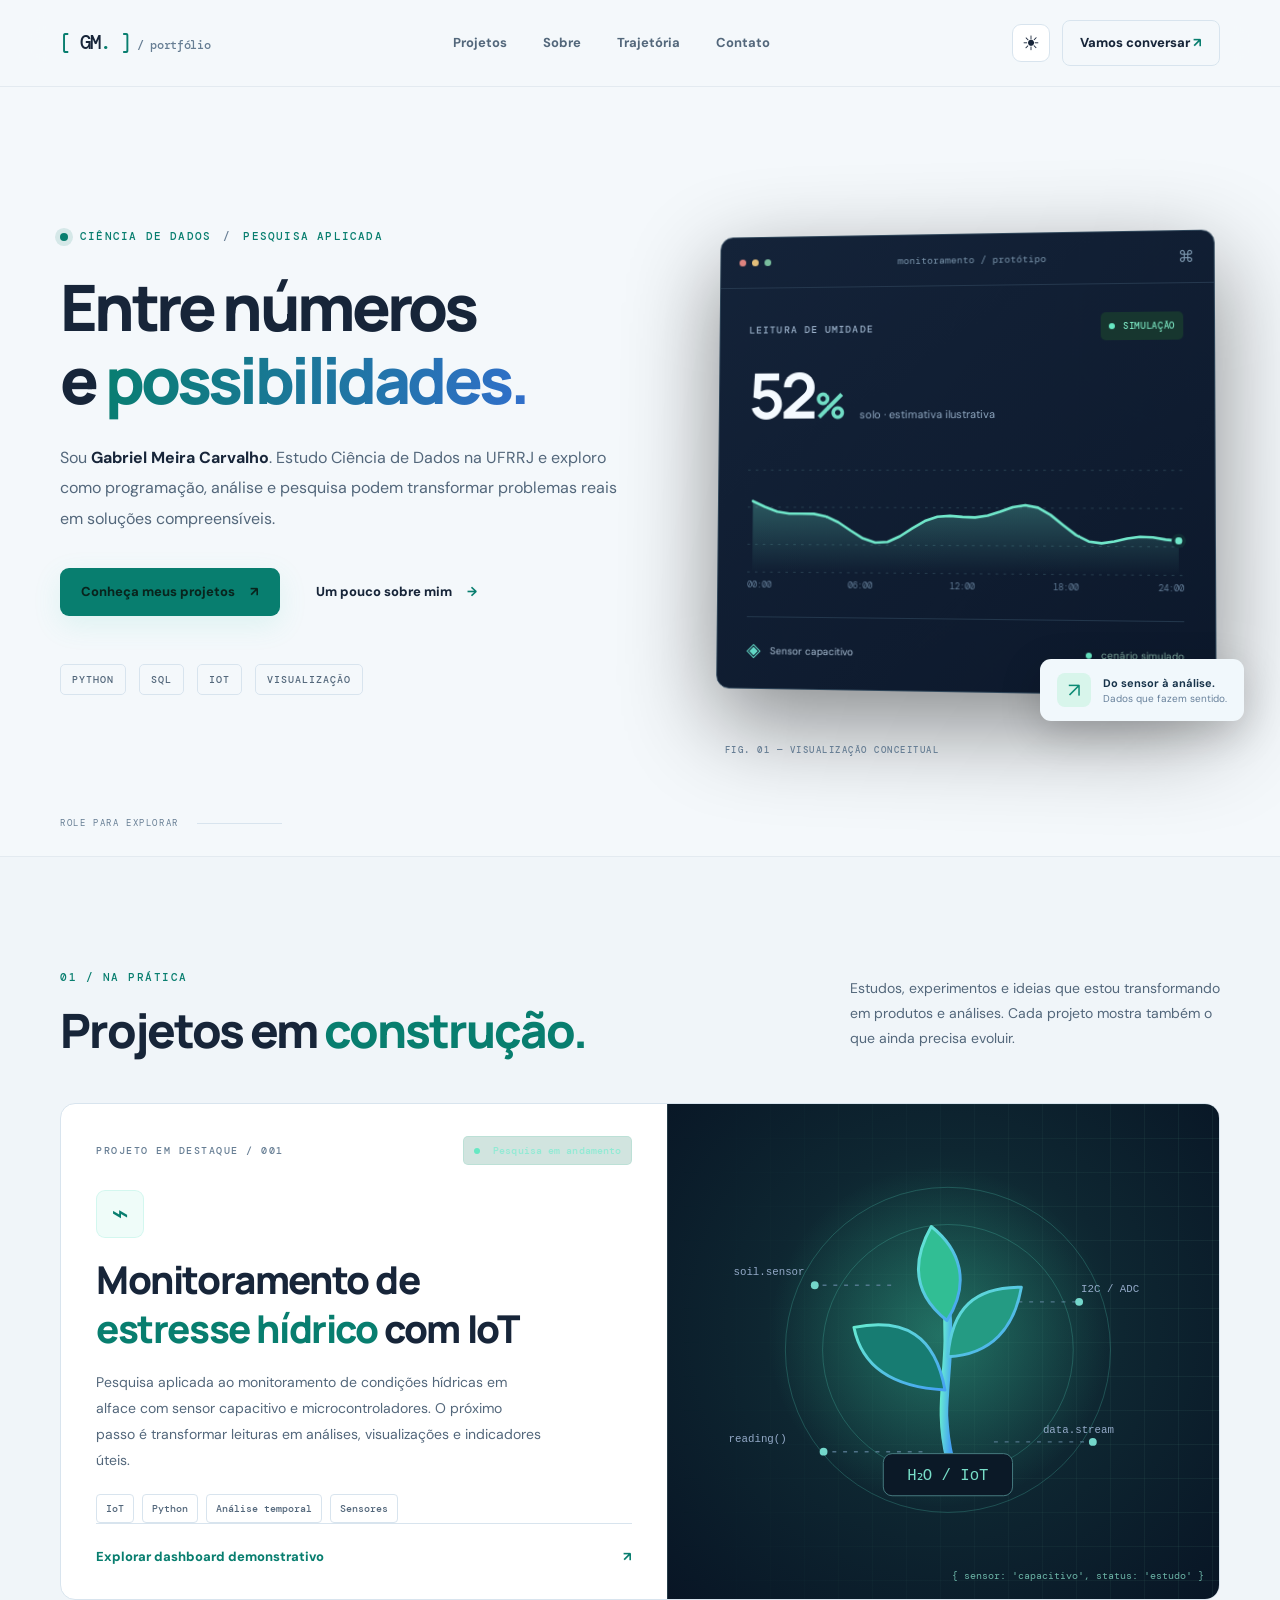
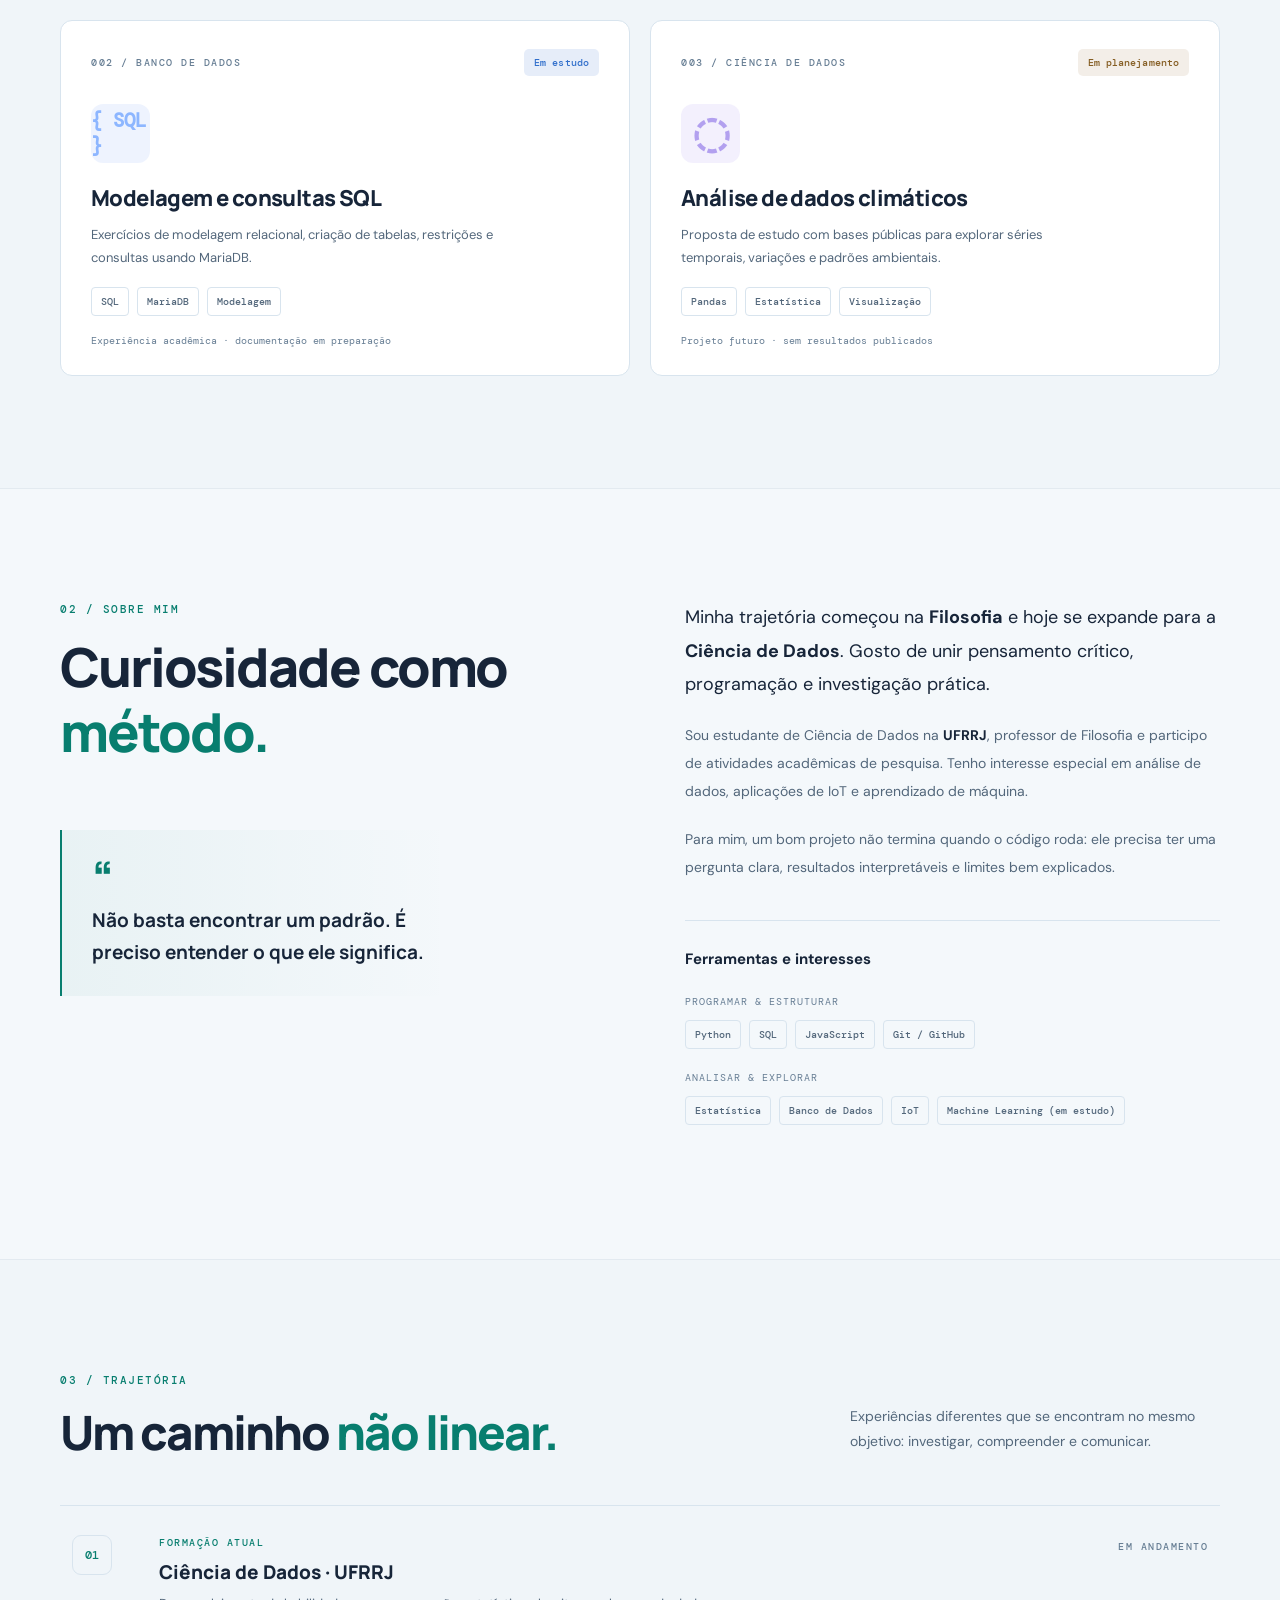
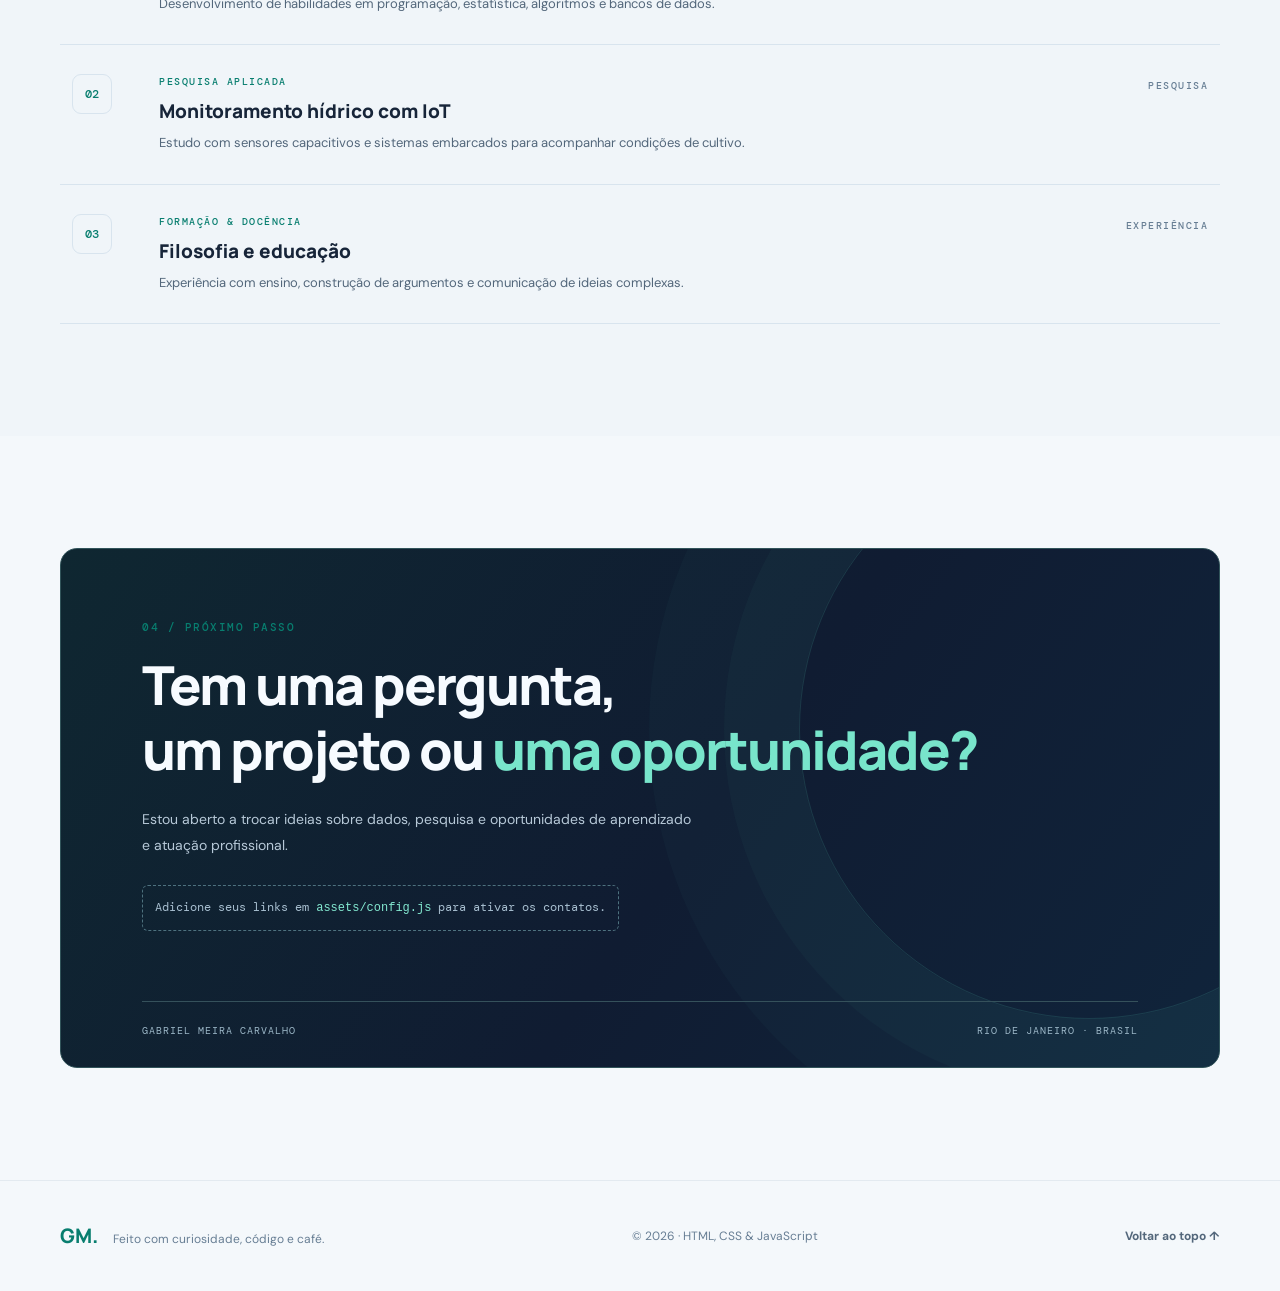
==== index.html @ 927730f9 "Add files via upload" ====
<!doctype html>
<html lang="pt-BR">
<head>
  <meta charset="UTF-8">
  <meta name="viewport" content="width=device-width, initial-scale=1">
  <meta name="theme-color" content="#090f1e">
  <meta name="description" content="Portfólio de Gabriel Meira Carvalho. Ciência de Dados, Python, SQL, IoT e projetos de pesquisa aplicada.">
  <meta property="og:type" content="website">
  <meta property="og:title" content="Gabriel Meira | Dados, tecnologia e pesquisa">
  <meta property="og:description" content="Projetos de Ciência de Dados, visualização, Python e IoT.">
  <meta property="og:image" content="assets/og-cover.svg">
  <link rel="icon" type="image/svg+xml" href="assets/favicon.svg">
  <link rel="stylesheet" href="assets/styles.css">
  <script defer src="assets/config.js"></script>
  <script defer src="assets/main.js"></script>
  <title>Gabriel Meira | Ciência de Dados & Tecnologia</title>
</head>
<body data-page="home">
  <a class="skip-link" href="#conteudo">Pular para o conteúdo</a>
  <header class="site-header" id="topo">
    <div class="nav-shell container">
      <a class="brand" href="#topo" aria-label="Gabriel Meira, voltar ao início"><span class="brand-bracket">[</span> GM<span class="brand-dot">.</span> <span class="brand-bracket">]</span><span class="brand-extra"> / portfólio</span></a>
      <nav class="nav-links" id="menu" aria-label="Navegação principal">
        <a href="#projetos">Projetos</a>
        <a href="#sobre">Sobre</a>
        <a href="#trajetoria">Trajetória</a>
        <a href="#contato">Contato</a>
      </nav>
      <div class="header-actions">
        <button class="theme-toggle icon-button" type="button" aria-label="Alternar tema" title="Alternar tema"><span class="theme-icon">☾</span></button>
        <a class="header-cta" href="#contato">Vamos conversar <span aria-hidden="true">↗</span></a>
        <button class="menu-button icon-button" type="button" aria-label="Abrir menu" aria-controls="menu" aria-expanded="false"><span></span><span></span><span></span></button>
      </div>
    </div>
  </header>

  <main id="conteudo">
    <section class="hero container" aria-labelledby="hero-titulo">
      <div class="hero-copy">
        <div class="eyebrow"><span class="pulse-dot"></span> CIÊNCIA DE DADOS <span class="eyebrow-separator">/</span> PESQUISA APLICADA</div>
        <h1 id="hero-titulo">Entre números<br>e <span class="text-gradient">possibilidades.</span></h1>
        <p class="hero-lede">Sou <strong>Gabriel Meira Carvalho</strong>. Estudo Ciência de Dados na UFRRJ e exploro como programação, análise e pesquisa podem transformar problemas reais em soluções compreensíveis.</p>
        <div class="hero-buttons">
          <a class="btn btn-primary" href="#projetos">Conheça meus projetos <span aria-hidden="true">↗</span></a>
          <a class="btn btn-quiet" href="#sobre">Um pouco sobre mim <span aria-hidden="true">→</span></a>
        </div>
        <div class="hero-meta" aria-label="Áreas de interesse"><span>PYTHON</span><span>SQL</span><span>IOT</span><span>VISUALIZAÇÃO</span></div>
      </div>
      <div class="hero-visual" aria-label="Demonstração visual de um painel de monitoramento de umidade, com dados simulados">
        <div class="ambient-orb"></div>
        <div class="dashboard-window">
          <div class="window-top"><div class="window-dots" aria-hidden="true"><i></i><i></i><i></i></div><span>monitoramento / protótipo</span><span class="window-symbol">⌘</span></div>
          <div class="window-inner">
            <div class="window-heading"><span class="tiny-label">LEITURA DE UMIDADE</span><span class="live-pill"><i></i> SIMULAÇÃO</span></div>
            <div class="window-value"><span id="hero-humidity">52<span class="percent">%</span></span><span class="window-value-caption">solo · estimativa ilustrativa</span></div>
            <div class="mini-chart"><svg id="hero-chart" viewBox="0 0 500 170" role="img" aria-label="Gráfico ilustrativo de umidade do solo"></svg></div>
            <div class="chart-scale"><span>00:00</span><span>06:00</span><span>12:00</span><span>18:00</span><span>24:00</span></div>
            <div class="window-bottom"><div><span class="sensor-icon" aria-hidden="true">◈</span><span>Sensor capacitivo</span></div><span class="sensor-state"><i></i> cenário simulado</span></div>
          </div>
        </div>
        <div class="floating-badge"><span class="floating-icon">↗</span><span><strong>Do sensor à análise.</strong><small>Dados que fazem sentido.</small></span></div>
        <div class="visual-label">FIG. 01 — VISUALIZAÇÃO CONCEITUAL</div>
      </div>
      <div class="hero-scroll"><span>ROLE PARA EXPLORAR</span><span class="scroll-line"></span></div>
    </section>

    <section class="section projects-section" id="projetos" aria-labelledby="projetos-titulo">
      <div class="container">
        <div class="section-head"><div><div class="section-kicker">01 / NA PRÁTICA</div><h2 id="projetos-titulo">Projetos em <em>construção.</em></h2></div><p>Estudos, experimentos e ideias que estou transformando em produtos e análises. Cada projeto mostra também o que ainda precisa evoluir.</p></div>
        <div class="featured-project">
          <div class="feature-copy">
            <div class="project-topline"><span class="project-number">PROJETO EM DESTAQUE / 001</span><span class="status status-active"><i></i> Pesquisa em andamento</span></div>
            <div class="feature-content"><div class="project-icon">⌁</div><h3>Monitoramento de<br><span>estresse hídrico</span> com IoT</h3><p>Pesquisa aplicada ao monitoramento de condições hídricas em alface com sensor capacitivo e microcontroladores. O próximo passo é transformar leituras em análises, visualizações e indicadores úteis.</p><div class="tag-row"><span>IoT</span><span>Python</span><span>Análise temporal</span><span>Sensores</span></div></div>
            <a class="feature-link" href="projetos/monitoramento-hidrico/">Explorar dashboard demonstrativo <span aria-hidden="true">↗</span></a>
          </div>
          <div class="feature-art" aria-label="Ilustração abstrata de uma planta conectada a sensores"><div class="feature-art-grid"></div><svg viewBox="0 0 480 400" role="img" aria-label="Planta estilizada ao centro e leituras conectadas"><defs><linearGradient id="stem" x1="0" y1="0" x2="1" y2="1"><stop stop-color="#66ead1"/><stop offset="1" stop-color="#45a1f3"/></linearGradient><radialGradient id="glow"><stop stop-color="#3fe2b5" stop-opacity=".29"/><stop offset="1" stop-color="#3fe2b5" stop-opacity="0"/></radialGradient></defs><circle cx="235" cy="186" r="174" fill="url(#glow)"/><g stroke="#6b8dab" stroke-dasharray="4 7" stroke-width="1.5" opacity=".7"><path d="M105 133H191"/><path d="M283 150H379"/><path d="M115 303H219"/><path d="M291 293H395"/></g><g fill="#93a9c7" font-size="11" font-family="monospace"><text x="25" y="123">soil.sensor</text><text x="380" y="140">I2C / ADC</text><text x="20" y="293">reading()</text><text x="341" y="284">data.stream</text></g><g fill="#74d7cb"><circle cx="108" cy="133" r="4"/><circle cx="378" cy="150" r="4"/><circle cx="117" cy="303" r="4"/><circle cx="392" cy="293" r="4"/></g><g stroke="url(#stem)" stroke-linecap="round" stroke-linejoin="round"><path d="M246 311C231 250 250 218 242 147" stroke-width="9"/><path d="M241 240C181 237 155 211 148 176C200 166 231 184 241 240" fill="#177c72" stroke-width="3"/><path d="M244 206C289 204 312 176 319 135C271 135 248 156 244 206" fill="#249b83" stroke-width="3"/><path d="M243 169C206 140 209 105 227 73C256 96 268 130 243 169" fill="#31be94" stroke-width="3"/></g><g fill="none" stroke="#5ce4c7" stroke-opacity=".23"><circle cx="244" cy="199" r="128"/><circle cx="244" cy="199" r="166"/></g><rect x="178" y="305" width="132" height="43" rx="9" fill="#0b1927" stroke="#477b80"/><text x="244" y="332" text-anchor="middle" fill="#78dec8" font-family="monospace" font-size="16">H₂O / IoT</text></svg><div class="art-code">{ sensor: 'capacitivo', status: 'estudo' }</div></div>
        </div>
        <div class="project-grid">
          <article class="project-card"><div class="card-upper"><span class="project-number">002 / BANCO DE DADOS</span><span class="status status-study">Em estudo</span></div><div class="card-icon sql-icon" aria-hidden="true">{ SQL }</div><h3>Modelagem e consultas SQL</h3><p>Exercícios de modelagem relacional, criação de tabelas, restrições e consultas usando MariaDB.</p><div class="tag-row"><span>SQL</span><span>MariaDB</span><span>Modelagem</span></div><div class="card-note">Experiência acadêmica · documentação em preparação</div></article>
          <article class="project-card"><div class="card-upper"><span class="project-number">003 / CIÊNCIA DE DADOS</span><span class="status status-idea">Em planejamento</span></div><div class="card-icon climate-icon" aria-hidden="true">◌</div><h3>Análise de dados climáticos</h3><p>Proposta de estudo com bases públicas para explorar séries temporais, variações e padrões ambientais.</p><div class="tag-row"><span>Pandas</span><span>Estatística</span><span>Visualização</span></div><div class="card-note">Projeto futuro · sem resultados publicados</div></article>
        </div>
      </div>
    </section>

    <section class="section about-section" id="sobre" aria-labelledby="sobre-titulo"><div class="container about-grid"><div class="about-left"><div class="section-kicker">02 / SOBRE MIM</div><h2 id="sobre-titulo">Curiosidade como<br><em>método.</em></h2><div class="quote-art"><span class="quote-mark">“</span><p>Não basta encontrar um padrão. É preciso entender o que ele significa.</p></div></div><div class="about-right"><p class="about-intro">Minha trajetória começou na <strong>Filosofia</strong> e hoje se expande para a <strong>Ciência de Dados</strong>. Gosto de unir pensamento crítico, programação e investigação prática.</p><p>Sou estudante de Ciência de Dados na <strong>UFRRJ</strong>, professor de Filosofia e participo de atividades acadêmicas de pesquisa. Tenho interesse especial em análise de dados, aplicações de IoT e aprendizado de máquina.</p><p>Para mim, um bom projeto não termina quando o código roda: ele precisa ter uma pergunta clara, resultados interpretáveis e limites bem explicados.</p><div class="skills-area"><h3>Ferramentas e interesses</h3><div class="skill-group"><span>PROGRAMAR & ESTRUTURAR</span><div class="tag-row"><span>Python</span><span>SQL</span><span>JavaScript</span><span>Git / GitHub</span></div></div><div class="skill-group"><span>ANALISAR & EXPLORAR</span><div class="tag-row"><span>Estatística</span><span>Banco de Dados</span><span>IoT</span><span>Machine Learning (em estudo)</span></div></div></div></div></div></section>

    <section class="section journey-section" id="trajetoria" aria-labelledby="trajetoria-titulo"><div class="container"><div class="section-head"><div><div class="section-kicker">03 / TRAJETÓRIA</div><h2 id="trajetoria-titulo">Um caminho <em>não linear.</em></h2></div><p>Experiências diferentes que se encontram no mesmo objetivo: investigar, compreender e comunicar.</p></div><div class="timeline"><article class="timeline-item"><div class="timeline-marker">01</div><div><div class="timeline-cat">FORMAÇÃO ATUAL</div><h3>Ciência de Dados · UFRRJ</h3><p>Desenvolvimento de habilidades em programação, estatística, algoritmos e bancos de dados.</p></div><span class="timeline-meta">EM ANDAMENTO</span></article><article class="timeline-item"><div class="timeline-marker">02</div><div><div class="timeline-cat">PESQUISA APLICADA</div><h3>Monitoramento hídrico com IoT</h3><p>Estudo com sensores capacitivos e sistemas embarcados para acompanhar condições de cultivo.</p></div><span class="timeline-meta">PESQUISA</span></article><article class="timeline-item"><div class="timeline-marker">03</div><div><div class="timeline-cat">FORMAÇÃO & DOCÊNCIA</div><h3>Filosofia e educação</h3><p>Experiência com ensino, construção de argumentos e comunicação de ideias complexas.</p></div><span class="timeline-meta">EXPERIÊNCIA</span></article></div></div></section>

    <section class="contact-section" id="contato" aria-labelledby="contato-titulo"><div class="container"><div class="contact-panel"><div class="contact-orbit"></div><div class="section-kicker">04 / PRÓXIMO PASSO</div><h2 id="contato-titulo">Tem uma pergunta,<br>um projeto ou <em>uma oportunidade?</em></h2><p>Estou aberto a trocar ideias sobre dados, pesquisa e oportunidades de aprendizado e atuação profissional.</p><div class="contact-actions" id="contact-actions"><span class="setup-note">Adicione seus links em <code>assets/config.js</code> para ativar os contatos.</span></div><div class="contact-bottom"><span>GABRIEL MEIRA CARVALHO</span><span>RIO DE JANEIRO · BRASIL</span></div></div></div></section>
  </main>
  <footer class="site-footer"><div class="container footer-row"><span><span class="footer-brand">GM.</span> Feito com curiosidade, código e café.</span><span>© <span id="year">2026</span> · HTML, CSS & JavaScript</span><a href="#topo">Voltar ao topo ↑</a></div></footer>
</body>
</html>
---- assets/styles.css ----
/* Gabriel Meira — Portfolio estático para GitHub Pages */
@import url('https://fonts.googleapis.com/css2?family=DM+Mono:wght@400;500&family=DM+Sans:wght@400;500;600;700;800&family=Manrope:wght@400;500;600;700;800&display=swap');
:root{color-scheme:dark;--bg:#080e1b;--bg2:#0d1628;--surface:#101c30;--surface2:#142239;--line:#26354b;--line-soft:#1d2b3e;--text:#f1f6fc;--muted:#9baec5;--subtle:#66809b;--aqua:#66dfc6;--blue:#75aeff;--purple:#c29cf6;--warm:#f2cf89;--shadow:0 26px 85px rgba(0,0,0,.32);--sans:'DM Sans',system-ui,-apple-system,sans-serif;--display:'Manrope',var(--sans);--mono:'DM Mono',ui-monospace,Consolas,monospace}
:root[data-theme="light"]{color-scheme:light;--bg:#f4f8fb;--bg2:#f0f5f9;--surface:#fff;--surface2:#f0f5fa;--line:#d8e4ee;--line-soft:#e3eaf0;--text:#172539;--muted:#53677b;--subtle:#677e94;--aqua:#087e6f;--blue:#316fcb;--purple:#8060bb;--warm:#855d22;--shadow:0 20px 60px rgba(23,41,59,.11)}
*,*::before,*::after{box-sizing:border-box}html{scroll-behavior:smooth;scroll-padding-top:100px}body{margin:0;min-width:320px;background:var(--bg);color:var(--text);font:400 16px/1.7 var(--sans);-webkit-font-smoothing:antialiased}a{color:inherit;text-decoration:none}button,select,input{font:inherit}button{cursor:pointer}button:focus-visible,a:focus-visible,select:focus-visible,input:focus-visible{outline:3px solid var(--aqua);outline-offset:4px}::selection{background:#73e0cb;color:#09231f}.container{width:min(1160px,calc(100% - 64px));margin-inline:auto}.skip-link{position:absolute;z-index:20;top:-100px;left:10px;padding:12px 18px;background:var(--aqua);color:#09231f}.skip-link:focus{top:10px}.site-header{position:sticky;z-index:50;top:0;background:color-mix(in srgb,var(--bg) 86%,transparent);backdrop-filter:blur(22px);-webkit-backdrop-filter:blur(22px);border-bottom:1px solid var(--line-soft)}.nav-shell{display:flex;align-items:center;justify-content:space-between;min-height:86px;gap:25px}.brand{font-family:var(--mono);font-size:19px;font-weight:500;white-space:nowrap;letter-spacing:-1px}.brand-bracket,.brand-dot{color:var(--aqua)}.brand-extra{color:var(--subtle);font-size:12px;letter-spacing:-.3px}.nav-links{display:flex;align-items:center;gap:36px}.nav-links a{font-size:13px;font-weight:700;color:var(--muted);transition:color .2s}.nav-links a:hover,.nav-links a:focus-visible{color:var(--aqua)}.header-actions{display:flex;align-items:center;gap:12px}.header-cta{font-size:13px;font-weight:800;padding:11px 17px;border-radius:8px;border:1px solid var(--line);white-space:nowrap;transition:border-color .2s,transform .2s}.header-cta:hover{border-color:var(--aqua);transform:translateY(-1px)}.header-cta span{color:var(--aqua)}.icon-button{display:grid;place-items:center;flex-shrink:0;border:1px solid var(--line);background:var(--surface);color:var(--text);width:38px;height:38px;border-radius:9px}.theme-icon{font-size:20px;line-height:1}.menu-button{display:none;flex-direction:column;justify-content:center;gap:5px}.menu-button span{width:17px;height:2px;background:var(--text);border-radius:2px}
.eyebrow,.section-kicker,.tiny-label,.project-number,.timeline-cat,.timeline-meta,.visual-label,.metric-label{font:500 11px/1.5 var(--mono);letter-spacing:1.5px}.eyebrow{display:flex;align-items:center;gap:12px;color:var(--aqua);letter-spacing:1.2px}.pulse-dot{display:inline-block;background:var(--aqua);width:8px;height:8px;border-radius:50%;box-shadow:0 0 0 5px color-mix(in srgb,var(--aqua) 13%,transparent)}.eyebrow-separator{color:var(--subtle)}.hero{min-height:690px;display:grid;grid-template-columns:1.08fr .92fr;position:relative;align-items:center;gap:40px;padding-top:105px;padding-bottom:125px}.hero-copy{position:relative;z-index:2}.hero h1{font:800 clamp(46px,5vw,72px)/1.14 var(--display);letter-spacing:-3.6px;margin:26px 0}.text-gradient{background:linear-gradient(100deg,var(--aqua),var(--blue));-webkit-background-clip:text;background-clip:text;color:transparent}.hero-lede{max-width:580px;font-size:16px;line-height:1.9;color:var(--muted);margin:0}.hero-lede strong{font-weight:700;color:var(--text)}.hero-buttons{display:flex;align-items:center;gap:15px;flex-wrap:wrap;margin:34px 0}.btn{display:inline-flex;gap:15px;align-items:center;justify-content:center;min-height:48px;padding:12px 20px;border-radius:9px;font-size:13px;font-weight:800;border:1px solid transparent;transition:transform .2s,box-shadow .2s,background .2s}.btn:hover{transform:translateY(-2px)}.btn-primary{background:var(--aqua);color:#09241d;box-shadow:0 9px 28px rgba(69,205,178,.13)}.btn-primary:hover{box-shadow:0 12px 35px rgba(69,205,178,.24)}.btn-quiet{color:var(--text)}.btn-quiet span{color:var(--aqua)}.hero-meta{display:flex;gap:13px;flex-wrap:wrap;margin-top:48px}.hero-meta span{font:500 10px var(--mono);letter-spacing:1px;border:1px solid var(--line);padding:8px 11px;border-radius:5px;color:var(--muted)}.hero-visual{position:relative;min-width:0;padding:40px 8px}.ambient-orb{position:absolute;width:90%;height:100%;left:10%;top:0;background:radial-gradient(circle,rgba(43,132,139,.16),transparent 64%);filter:blur(6px);pointer-events:none}.dashboard-window{position:relative;background:linear-gradient(145deg,#142339,#0c182b);border:1px solid #30475b;border-radius:13px;box-shadow:0 32px 95px rgba(0,0,0,.45);transform:perspective(1200px) rotateY(-5deg) rotateX(2deg)}.window-top{display:flex;align-items:center;justify-content:space-between;gap:15px;border-bottom:1px solid #25384e;padding:15px 19px;font:10px var(--mono);color:#7892a9}.window-dots{display:flex;gap:6px}.window-dots i{width:7px;height:7px;background:#52677a;border-radius:50%}.window-dots i:first-child{background:#dd837f}.window-dots i:nth-child(2){background:#e2be7a}.window-dots i:nth-child(3){background:#79bd9d}.window-symbol{font-size:16px}.window-inner{padding:28px 30px 22px}.window-heading,.window-bottom{display:flex;align-items:center;justify-content:space-between;gap:10px}.tiny-label{color:#9bb1ca;font-size:10px;letter-spacing:1.1px}.live-pill{display:inline-flex;align-items:center;gap:8px;font:500 9px var(--mono);letter-spacing:.7px;background:#17362f;color:#7be5c1;padding:8px;border-radius:5px}.live-pill i,.sensor-state i,.status-active i{display:inline-block;width:6px;height:6px;border-radius:50%;background:#67e8c3}.window-value{display:flex;align-items:baseline;gap:17px;margin:18px 0 8px}.window-value>span:first-child{font:700 64px/1.1 var(--display);color:#f4faff;letter-spacing:-3px}.window-value .percent{font-size:36px;color:#71ddc5}.window-value-caption{font-size:11px;color:#91a9c2}.mini-chart svg{display:block;width:100%;overflow:visible}.chart-scale{display:flex;justify-content:space-between;font:9px var(--mono);color:#617b95;margin:-6px 0 26px}.window-bottom{border-top:1px solid #23374c;padding-top:17px;color:#abc0d5;font-size:10px}.window-bottom>div{display:flex;gap:9px;align-items:center}.sensor-icon{font-size:19px;color:#62d8c5}.sensor-state{color:#7ea99d}.sensor-state i{margin-right:6px}.floating-badge{position:absolute;z-index:2;right:-24px;bottom:10px;display:flex;align-items:center;gap:12px;background:#f1f8fc;padding:14px 17px;border-radius:11px;box-shadow:0 12px 40px rgba(0,0,0,.18);color:#17334a}.floating-icon{display:grid;place-items:center;width:34px;height:34px;background:#d8f5eb;color:#0b8a74;font-size:20px;border-radius:8px}.floating-badge strong,.floating-badge small{display:block;line-height:1.5}.floating-badge strong{font-size:11px}.floating-badge small{font-size:10px;color:#68819b}.visual-label{position:absolute;left:20px;bottom:-26px;color:var(--subtle);font-size:9px}.hero-scroll{position:absolute;bottom:27px;left:0;display:flex;gap:18px;align-items:center;color:var(--subtle);font:9px var(--mono);letter-spacing:1.6px}.scroll-line{height:1px;width:85px;background:var(--line)}
.section{padding:112px 0}.projects-section{background:var(--bg2);border-block:1px solid var(--line-soft)}.section-head{display:flex;align-items:end;justify-content:space-between;gap:40px;margin-bottom:43px}.section-head>div{flex:1}.section-head>p{max-width:370px;margin:0 0 8px;color:var(--muted);font-size:14px;line-height:1.8}.section-kicker{color:var(--aqua);margin-bottom:16px}.section h2,.contact-panel h2{font:800 clamp(32px,3.7vw,49px)/1.22 var(--display);letter-spacing:-2px;margin:0}.section h2 em,.contact-panel h2 em{font-style:normal;color:var(--aqua)}.featured-project{display:grid;grid-template-columns:1fr .91fr;min-height:445px;overflow:hidden;border:1px solid var(--line);border-radius:15px;background:var(--surface)}.feature-copy{display:flex;flex-direction:column;padding:32px 35px 30px;min-width:0}.project-topline,.card-upper{display:flex;align-items:center;justify-content:space-between;gap:15px;flex-wrap:wrap}.project-number{font-size:10px;color:var(--subtle)}.status{white-space:nowrap;font:500 10px var(--mono);letter-spacing:.1px;padding:7px 10px;border-radius:5px}.status-active{color:#91ead4;background:rgba(41,129,107,.21);border:1px solid rgba(96,208,174,.19)}.status-active i{margin-right:7px}.status-study{color:var(--blue);background:color-mix(in srgb,var(--blue) 12%,transparent)}.status-idea{color:var(--warm);background:color-mix(in srgb,var(--warm) 10%,transparent)}.feature-content{margin:auto 0}.project-icon{display:flex;align-items:center;justify-content:center;width:48px;height:48px;background:rgba(77,217,190,.09);color:var(--aqua);border:1px solid rgba(95,224,194,.2);border-radius:9px;font-size:29px;margin:25px 0 17px}.feature-content h3{font:800 clamp(29px,3vw,39px)/1.28 var(--display);letter-spacing:-1.4px;margin:0}.feature-content h3 span{color:var(--aqua)}.feature-content>p{max-width:445px;color:var(--muted);font-size:14px;line-height:1.85;margin:17px 0 21px}.tag-row{display:flex;flex-wrap:wrap;gap:8px}.tag-row span{font:500 10px/1.5 var(--mono);color:var(--muted);border:1px solid var(--line);border-radius:4px;padding:6px 9px}.feature-link{display:flex;align-items:center;justify-content:space-between;gap:10px;font-size:13px;font-weight:800;border-top:1px solid var(--line);padding-top:22px;color:var(--aqua)}.feature-link:hover{color:var(--text)}.feature-art{display:grid;place-items:center;position:relative;overflow:hidden;background:radial-gradient(ellipse at 50% 45%,#164443 0,#0e2631 46%,#081525 100%);border-left:1px solid #253c49}.feature-art-grid{position:absolute;inset:0;background-image:linear-gradient(#80d8b812 1px,transparent 1px),linear-gradient(90deg,#80d8b812 1px,transparent 1px);background-size:34px 34px;mask-image:linear-gradient(to right,transparent,black)}.feature-art svg{z-index:1;display:block;width:min(96%,470px)}.art-code{position:absolute;right:15px;bottom:17px;color:#83d9c5;font:10px var(--mono);opacity:.8}.project-grid{display:grid;grid-template-columns:1fr 1fr;gap:20px;margin-top:20px}.project-card{background:var(--surface);border:1px solid var(--line);border-radius:12px;padding:28px 30px;min-height:318px;display:flex;flex-direction:column;transition:transform .2s,border-color .2s}.project-card:hover{transform:translateY(-3px);border-color:var(--subtle)}.card-icon{display:grid;place-items:center;width:59px;height:59px;border-radius:12px;margin:28px 0 20px;font:700 19px var(--mono)}.sql-icon{color:#8db6ff;background:rgba(100,148,245,.11)}.climate-icon{color:#b2a0ef;background:rgba(164,142,235,.13);font-size:44px}.project-card h3{font:800 22px var(--display);letter-spacing:-.6px;margin:0 0 10px}.project-card p{font-size:13px;color:var(--muted);line-height:1.8;margin:0 0 18px;max-width:420px}.card-note{font:10px var(--mono);color:var(--subtle);padding-top:18px;margin-top:auto}
.about-grid{display:grid;grid-template-columns:1fr 1.1fr;gap:12%}.about-left h2{font-size:clamp(35px,4.2vw,56px)}.quote-art{margin-top:65px;padding:25px 30px;border-left:2px solid var(--aqua);background:linear-gradient(90deg,color-mix(in srgb,var(--aqua) 5%,transparent),transparent);max-width:395px}.quote-mark{font:800 45px/1 var(--display);color:var(--aqua)}.quote-art p{font:700 19px/1.65 var(--display);margin:3px 0;color:var(--text)}.about-right p{font-size:14px;line-height:2;color:var(--muted);margin:0 0 20px}.about-right strong{color:var(--text)}.about-right .about-intro{font-size:18px;line-height:1.85;color:var(--text)}.skills-area{margin-top:39px;padding-top:26px;border-top:1px solid var(--line)}.skills-area h3{font-size:15px;margin:0 0 22px}.skill-group{margin-bottom:22px}.skill-group>span{display:block;color:var(--subtle);font:10px var(--mono);letter-spacing:1px;margin-bottom:12px}.journey-section{background:var(--bg2);border-top:1px solid var(--line-soft)}.timeline{border-top:1px solid var(--line)}.timeline-item{display:grid;grid-template-columns:65px 1fr 155px;gap:22px;align-items:start;border-bottom:1px solid var(--line);padding:29px 12px}.timeline-marker{display:grid;place-items:center;height:40px;width:40px;border:1px solid var(--line);border-radius:9px;color:var(--aqua);font:500 12px var(--mono)}.timeline-cat{font-size:10px;color:var(--aqua);margin-bottom:9px}.timeline-item h3{font:800 19px var(--display);margin:0 0 7px}.timeline-item p{font-size:13px;color:var(--muted);margin:0;line-height:1.8}.timeline-meta{text-align:right;color:var(--subtle);font-size:10px;margin-top:4px}
.contact-section{padding:112px 0}.contact-panel{position:relative;overflow:hidden;padding:70px min(7%,85px) 30px;background:linear-gradient(125deg,#0f2731,#101c32 55%,#10243b);border:1px solid #31545a;border-radius:17px;isolation:isolate}.contact-orbit{position:absolute;z-index:-1;right:-160px;top:-110px;width:580px;height:580px;border:1px solid #5cdcc326;border-radius:50%;box-shadow:0 0 0 75px #5cdcc308,0 0 0 150px #5cdcc306}.contact-panel h2{font-size:clamp(33px,4.2vw,57px);color:#f7fbff;max-width:840px}.contact-panel h2 em{color:#78e5cb}.contact-panel>p{color:#b7c9d8;font-size:14px;line-height:1.9;max-width:555px;margin:23px 0 26px}.contact-actions{display:flex;gap:12px;flex-wrap:wrap;min-height:46px}.contact-actions .btn-secondary{border-color:#486b78;color:#e8f5fd;background:#143243}.contact-actions .btn-secondary:hover{border-color:#79e5cb}.contact-actions .btn-primary{background:#78e5cb;color:#09211f}.setup-note{color:#a8bfd0;font:12px/2 var(--mono);border:1px dashed #4e727f;border-radius:6px;padding:9px 12px;max-width:600px}.setup-note code{color:#83e8d0}.contact-bottom{border-top:1px solid #35515b;margin-top:70px;padding-top:22px;display:flex;justify-content:space-between;gap:20px;color:#9db8c8;font:10px var(--mono);letter-spacing:1px}.site-footer{border-top:1px solid var(--line-soft)}.footer-row{display:flex;justify-content:space-between;align-items:center;gap:25px;min-height:110px;color:var(--subtle);font-size:12px}.footer-brand{color:var(--aqua);font:800 20px var(--display);margin-right:12px}.footer-row>a{font-weight:700;color:var(--muted)}.footer-row>a:hover{color:var(--aqua)}
/* Página do dashboard interativo */
.demo-main{padding:50px 0 90px}.back-link{display:inline-flex;color:var(--muted);font-size:13px;margin-bottom:37px}.back-link:hover{color:var(--aqua)}.demo-heading{display:flex;align-items:end;justify-content:space-between;gap:20px;margin-bottom:30px}.demo-heading h1{font:800 clamp(34px,4.4vw,61px)/1.15 var(--display);letter-spacing:-2px;margin:0 0 15px}.demo-heading p{color:var(--muted);margin:0;font-size:15px}.demo-heading-badge{display:flex;align-items:center;gap:12px;color:var(--aqua);font:500 10px var(--mono);letter-spacing:1px;white-space:nowrap;padding-bottom:14px}.simulation-alert{display:flex;align-items:start;gap:16px;border:1px solid #695a37;background:#322c1d;color:#dbcba7;border-radius:10px;padding:16px 19px;margin-bottom:22px;font-size:12px;line-height:1.75}.simulation-alert>span{font-size:24px;color:#eac777;line-height:1.3}.simulation-alert strong{color:#fff0ca}.demo-controls{display:flex;align-items:end;gap:18px;flex-wrap:wrap;background:var(--surface);border:1px solid var(--line);border-radius:12px;padding:21px;margin-bottom:22px}.control-group{display:flex;flex-direction:column;gap:9px;flex:1 1 160px}.control-group label{font:500 10px var(--mono);letter-spacing:.4px;color:var(--muted)}.control-group select{appearance:none;background:var(--surface2) url("data:image/svg+xml,%3Csvg xmlns='http://www.w3.org/2000/svg' width='12' height='8'%3E%3Cpath stroke='%2389a7bc' fill='none' stroke-width='1.5' d='m1 1 5 5 5-5'/%3E%3C/svg%3E") no-repeat right 13px center;color:var(--text);border:1px solid var(--line);border-radius:7px;height:44px;padding:0 33px 0 12px;font-size:12px}.threshold-group{min-width:190px}.threshold-group input{accent-color:var(--aqua);height:44px;width:100%}.threshold-group output{color:var(--aqua)}.btn-secondary{background:var(--surface2);color:var(--text);border-color:var(--line);height:44px}.metric-grid{display:grid;grid-template-columns:repeat(4,minmax(0,1fr));gap:15px;margin-bottom:20px}.metric-card{background:var(--surface);border:1px solid var(--line);border-radius:11px;padding:20px;min-height:158px}.metric-label{display:flex;justify-content:space-between;gap:8px;color:var(--subtle);font-size:9px;letter-spacing:.6px}.metric-label span{color:var(--aqua);font-size:16px}.metric-value{font:800 40px/1.3 var(--display);letter-spacing:-1px;margin:12px 0 5px}.metric-value small{font-size:19px;color:var(--subtle);font-weight:500}.metric-helper{color:var(--subtle);font-size:11px}.metric-status{font:800 20px/1.5 var(--display);margin:20px 0 11px;color:var(--aqua)}.metric-status.warning{color:var(--warm)}.demo-dashboard{padding:30px 30px 18px;background:var(--surface);border:1px solid var(--line);border-radius:12px}.demo-chart-header{display:flex;justify-content:space-between;align-items:end;gap:20px;flex-wrap:wrap}.demo-chart-header h2{font:800 22px var(--display);margin:6px 0 0}.legend{display:flex;gap:20px;color:var(--muted);font:10px var(--mono)}.legend span{display:flex;gap:7px;align-items:center}.legend-line,.legend-dash{width:19px;height:2px;background:var(--aqua)}.legend-dash{height:0;border-top:2px dashed #d6af69;background:transparent}.chart-container{margin:35px 0 0}.chart-container>svg{display:block;width:100%;height:330px;overflow:visible}.chart-axis-labels{display:flex;justify-content:space-between;color:var(--subtle);font:10px var(--mono);margin-top:8px;padding:0 8px 0 55px}.chart-bottom{display:flex;align-items:center;justify-content:space-between;gap:25px;border-top:1px solid var(--line);padding-top:17px;margin-top:25px}.chart-bottom p{font-size:12px;color:var(--muted);margin:0}.btn-download{color:var(--aqua);padding:9px 12px;white-space:nowrap;border-color:var(--line);background:var(--surface2);min-height:40px;font-size:11px}.demo-details{display:grid;grid-template-columns:1fr 1fr;gap:60px;padding:75px 0 48px}.demo-details h2{font:800 27px var(--display);margin:0 0 21px;letter-spacing:-.7px}.demo-details p{color:var(--muted);font-size:13px;line-height:2}.checklist{padding-left:20px;color:var(--muted);font-size:13px;line-height:2.25}.checklist li::marker{color:var(--aqua)}.demo-footnote{border:1px solid var(--line);border-radius:8px;padding:19px;color:var(--muted);font-size:13px}.demo-footnote span{color:var(--aqua);margin:0 9px}
@media(max-width:1050px){.container{width:min(100% - 48px,1160px)}.hero{gap:15px}.hero h1{font-size:clamp(42px,5vw,65px)}.floating-badge{right:0}.nav-links{gap:22px}.feature-copy{padding:25px}.feature-art svg{width:105%}}@media(max-width:790px){.container{width:calc(100% - 40px)}.nav-shell{min-height:72px}.nav-links{display:none;position:absolute;top:72px;left:0;right:0;padding:18px 22px 26px;background:var(--bg);border-bottom:1px solid var(--line);box-shadow:var(--shadow);flex-direction:column;align-items:stretch;gap:0}.nav-links.open{display:flex}.nav-links a{padding:12px;border-bottom:1px solid var(--line-soft)}.menu-button{display:flex}.brand-extra{display:none}.hero{grid-template-columns:1fr;min-height:unset;padding-top:78px;padding-bottom:95px;gap:10px}.hero h1{font-size:clamp(42px,8vw,65px);letter-spacing:-2px}.hero-visual{width:min(550px,100%);margin:0 auto 15px;padding:25px 10px}.hero-meta{margin-top:22px}.hero-scroll{bottom:10px}.section{padding:80px 0}.section-head{display:block}.section-head>p{margin-top:17px;max-width:600px}.featured-project{grid-template-columns:1fr}.feature-copy{min-height:420px}.feature-art{height:350px;border-left:0;border-top:1px solid var(--line)}.about-grid{grid-template-columns:1fr;gap:40px}.quote-art{margin-top:35px}.demo-heading{align-items:start;flex-direction:column}.demo-heading-badge{padding:0}.metric-grid{grid-template-columns:repeat(2,1fr)}.demo-details{gap:35px}.contact-panel{padding:50px 30px 25px}}@media(max-width:560px){.container{width:calc(100% - 32px)}.header-cta{font-size:11px;padding:9px 11px}.header-actions{gap:7px}.icon-button{width:35px;height:35px}.hero{padding-top:57px}.hero h1{font-size:clamp(39px,10.6vw,58px);letter-spacing:-2.5px}.hero-lede{font-size:14px}.hero-buttons{margin:27px 0}.btn{width:100%}.hero-meta{gap:7px}.hero-meta span{font-size:9px;padding:7px 8px}.dashboard-window{transform:none}.window-inner{padding:20px}.window-value>span:first-child{font-size:51px}.window-value-caption{font-size:9px}.window-heading{flex-wrap:wrap}.floating-badge{right:0;bottom:-4px;padding:9px 11px}.visual-label{bottom:-27px}.section h2{letter-spacing:-1.3px}.feature-copy{padding:22px;min-height:485px}.project-topline{align-items:start}.feature-content h3{font-size:29px}.feature-art{height:300px}.project-grid{grid-template-columns:1fr}.project-card{min-height:295px;padding:22px}.timeline-item{grid-template-columns:40px 1fr;gap:14px}.timeline-meta{grid-column:2;text-align:left;margin-top:-8px}.contact-section{padding:65px 0}.contact-panel{padding:39px 22px 23px}.contact-panel h2{font-size:32px;letter-spacing:-1.3px}.contact-bottom,.footer-row{flex-wrap:wrap;gap:10px;justify-content:space-between}.footer-row{padding:20px 0}.contact-bottom{margin-top:42px}.metric-grid{gap:10px}.metric-card{padding:14px;min-height:144px}.metric-label{font-size:8px;letter-spacing:0}.metric-value{font-size:31px}.metric-status{font-size:17px}.demo-controls{padding:15px}.control-group{flex:1 1 100%}.demo-controls .btn{width:100%}.demo-dashboard{padding:19px 13px}.demo-chart-header h2{font-size:20px}.legend{font-size:9px}.chart-container>svg{height:225px}.chart-axis-labels{padding-left:33px;font-size:8px}.chart-bottom{align-items:stretch;flex-direction:column}.demo-details{grid-template-columns:1fr;padding-top:50px;gap:25px}.simulation-alert{padding:12px}.demo-main{padding-top:27px}.back-link{margin-bottom:30px}}
@media(prefers-reduced-motion:reduce){html{scroll-behavior:auto}*,*::before,*::after{animation:none!important;transition:none!important}}
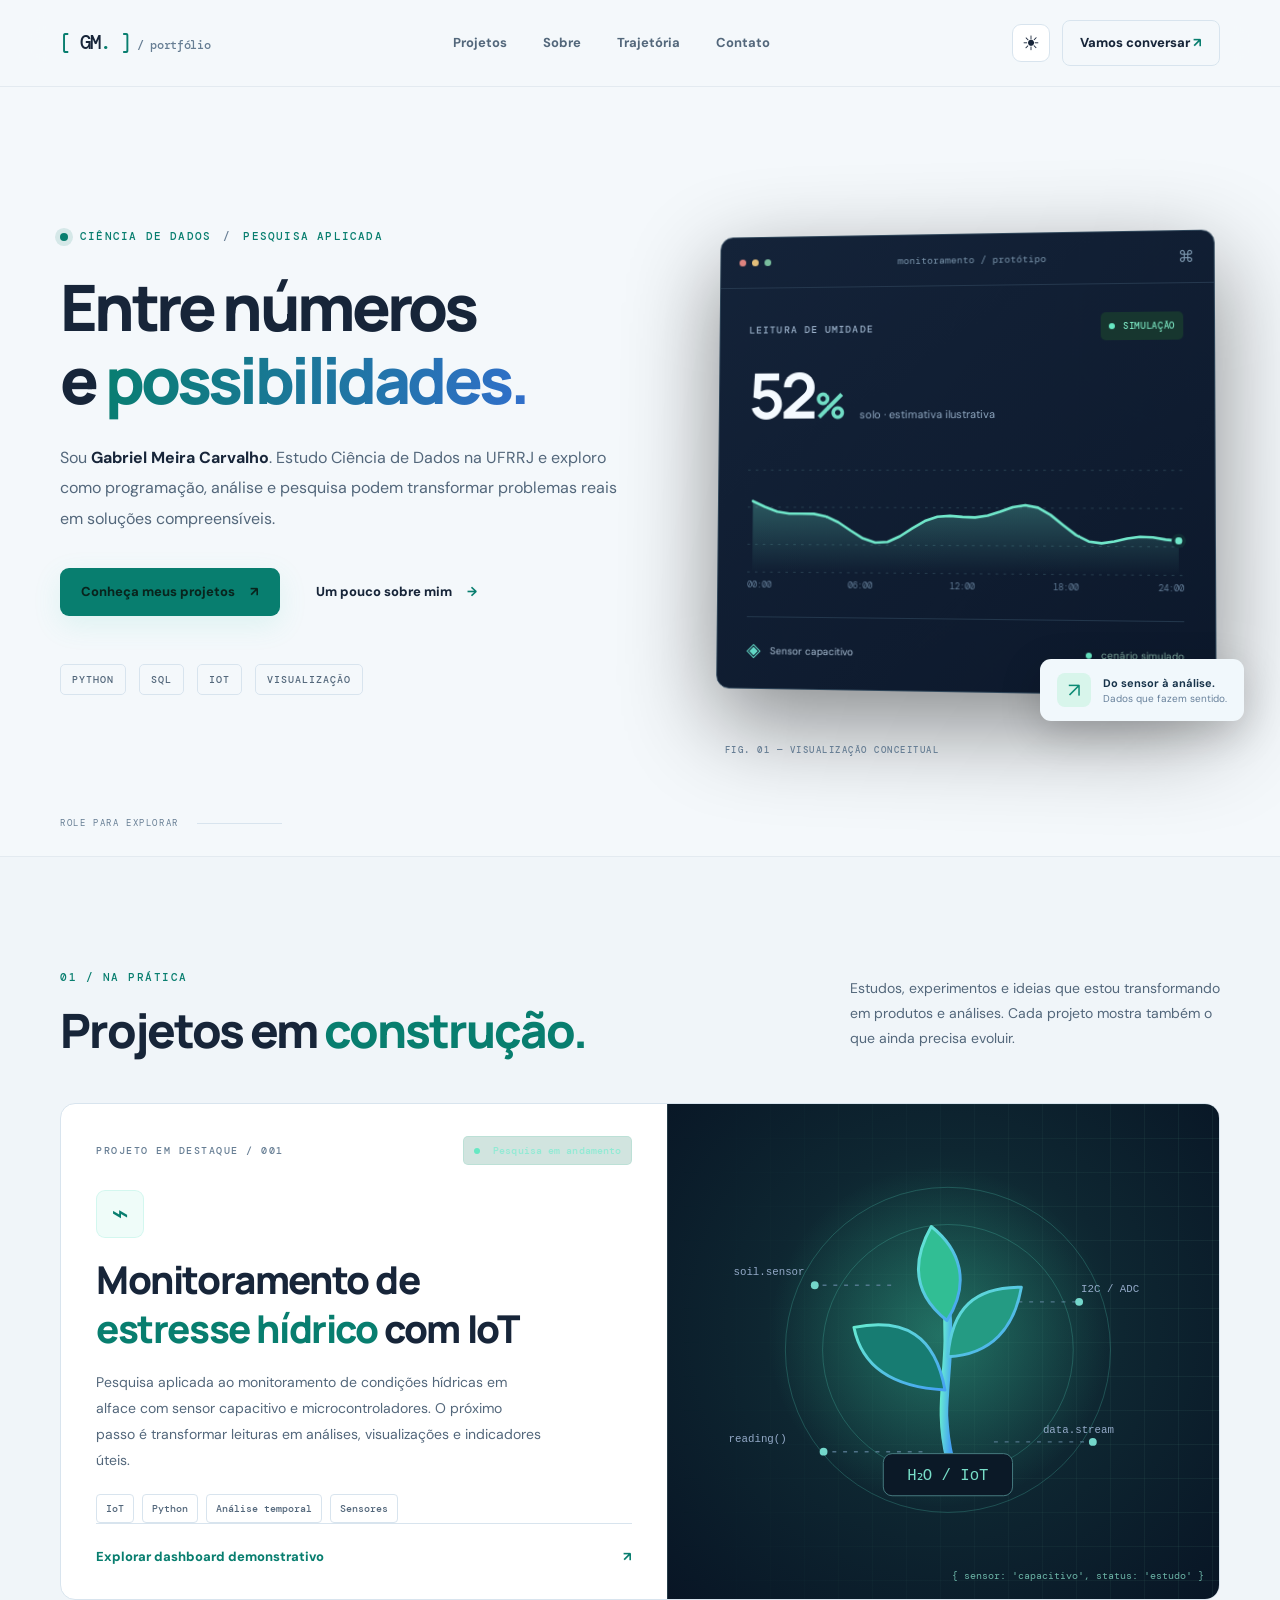
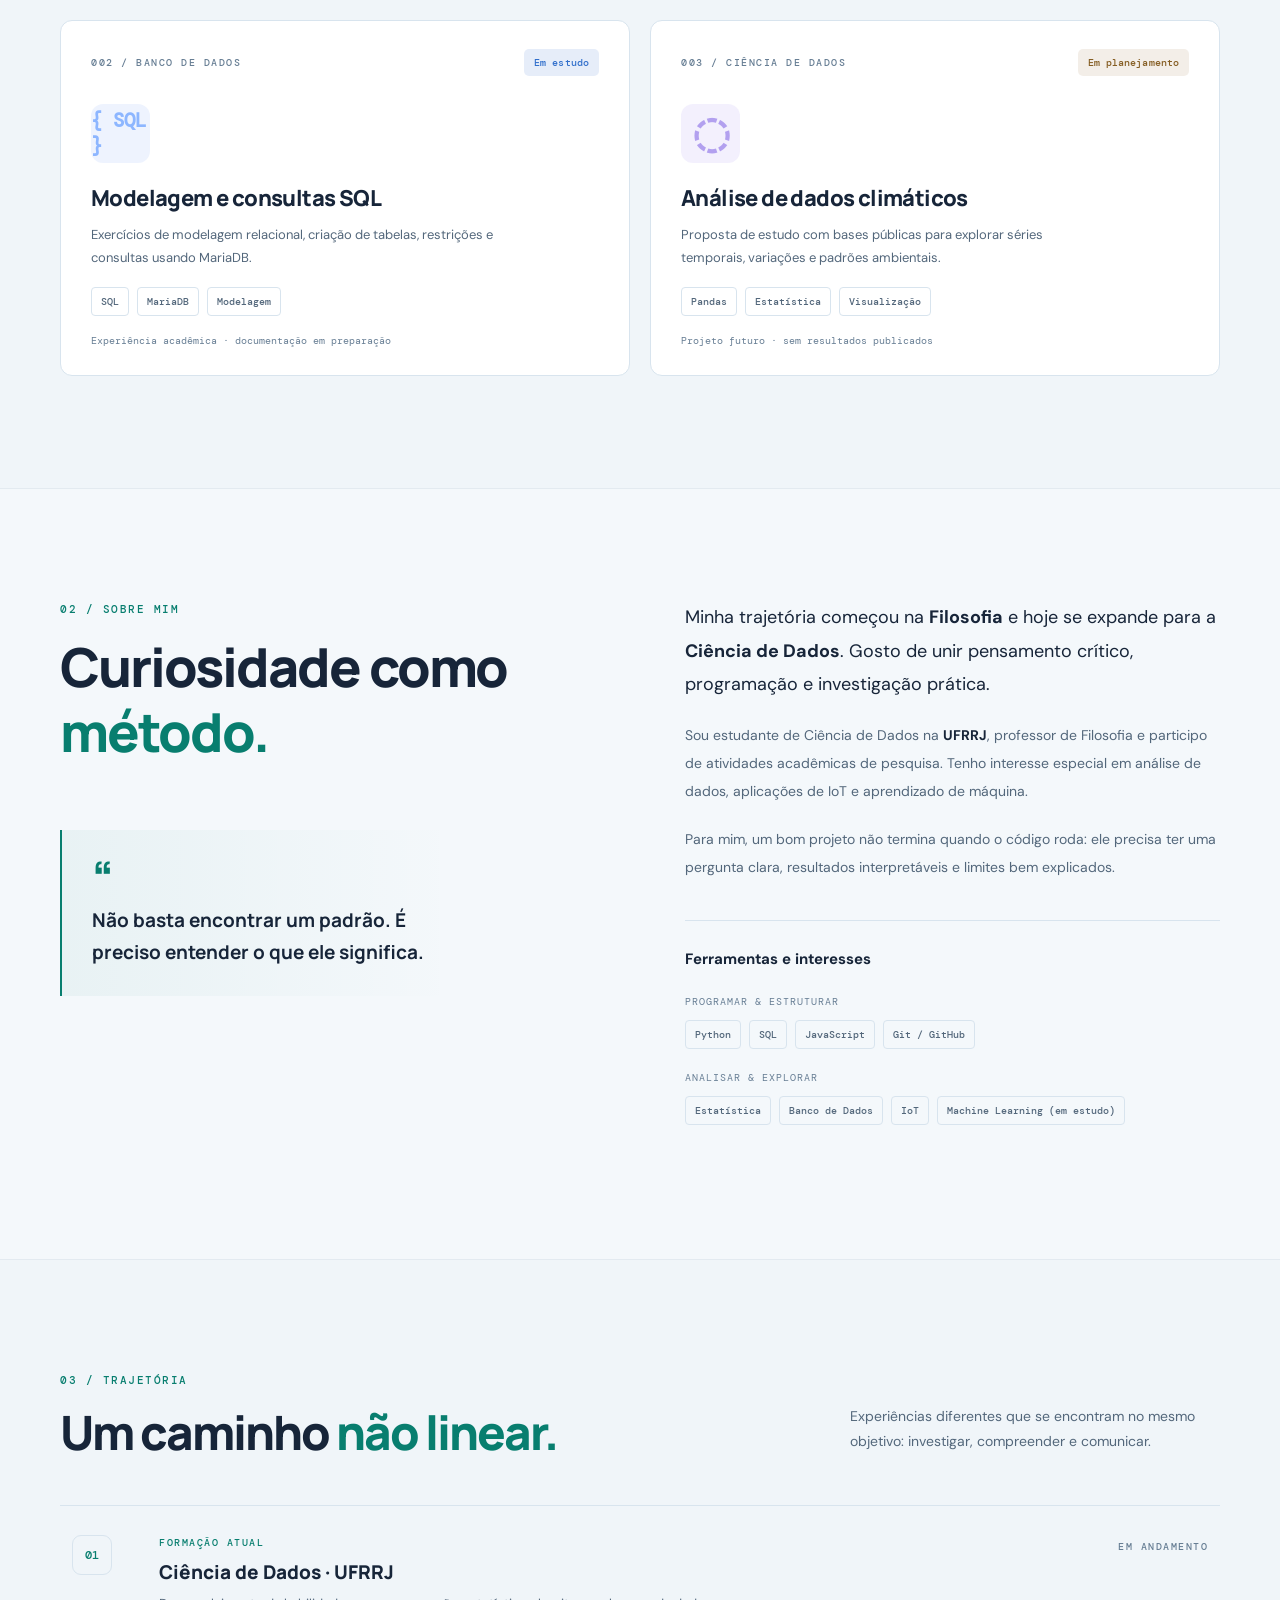
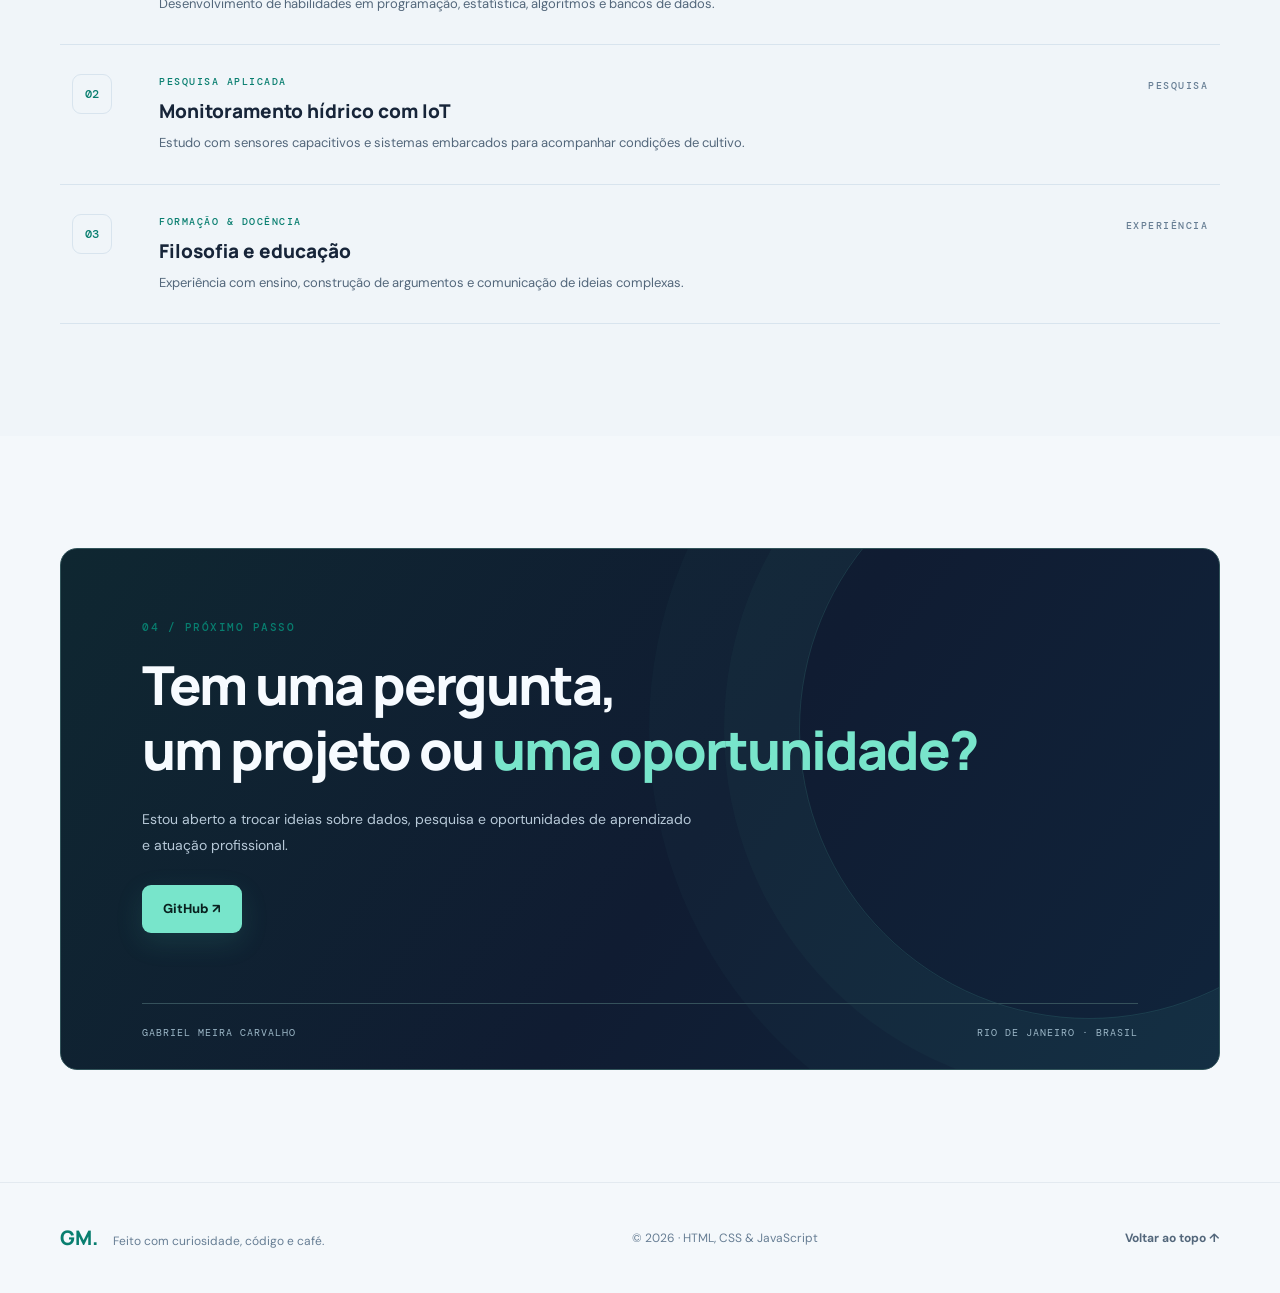
==== commit db4d1721: "Update index.html" ====
--- a/index.html
+++ b/index.html
@@ -4,7 +4,7 @@
   <meta charset="UTF-8">
   <meta name="viewport" content="width=device-width, initial-scale=1">
   <meta name="theme-color" content="#090f1e">
-  <meta name="description" content="Portfólio de Gabriel Meira Carvalho. Ciência de Dados, Python, SQL, IoT e projetos de pesquisa aplicada.">
+  <meta name="description" content="Portifólio de Gabriel Meira Carvalho. Ciência de Dados, Python, SQL, IoT e projetos de pesquisa aplicada.">
   <meta property="og:type" content="website">
   <meta property="og:title" content="Gabriel Meira | Dados, tecnologia e pesquisa">
   <meta property="og:description" content="Projetos de Ciência de Dados, visualização, Python e IoT.">
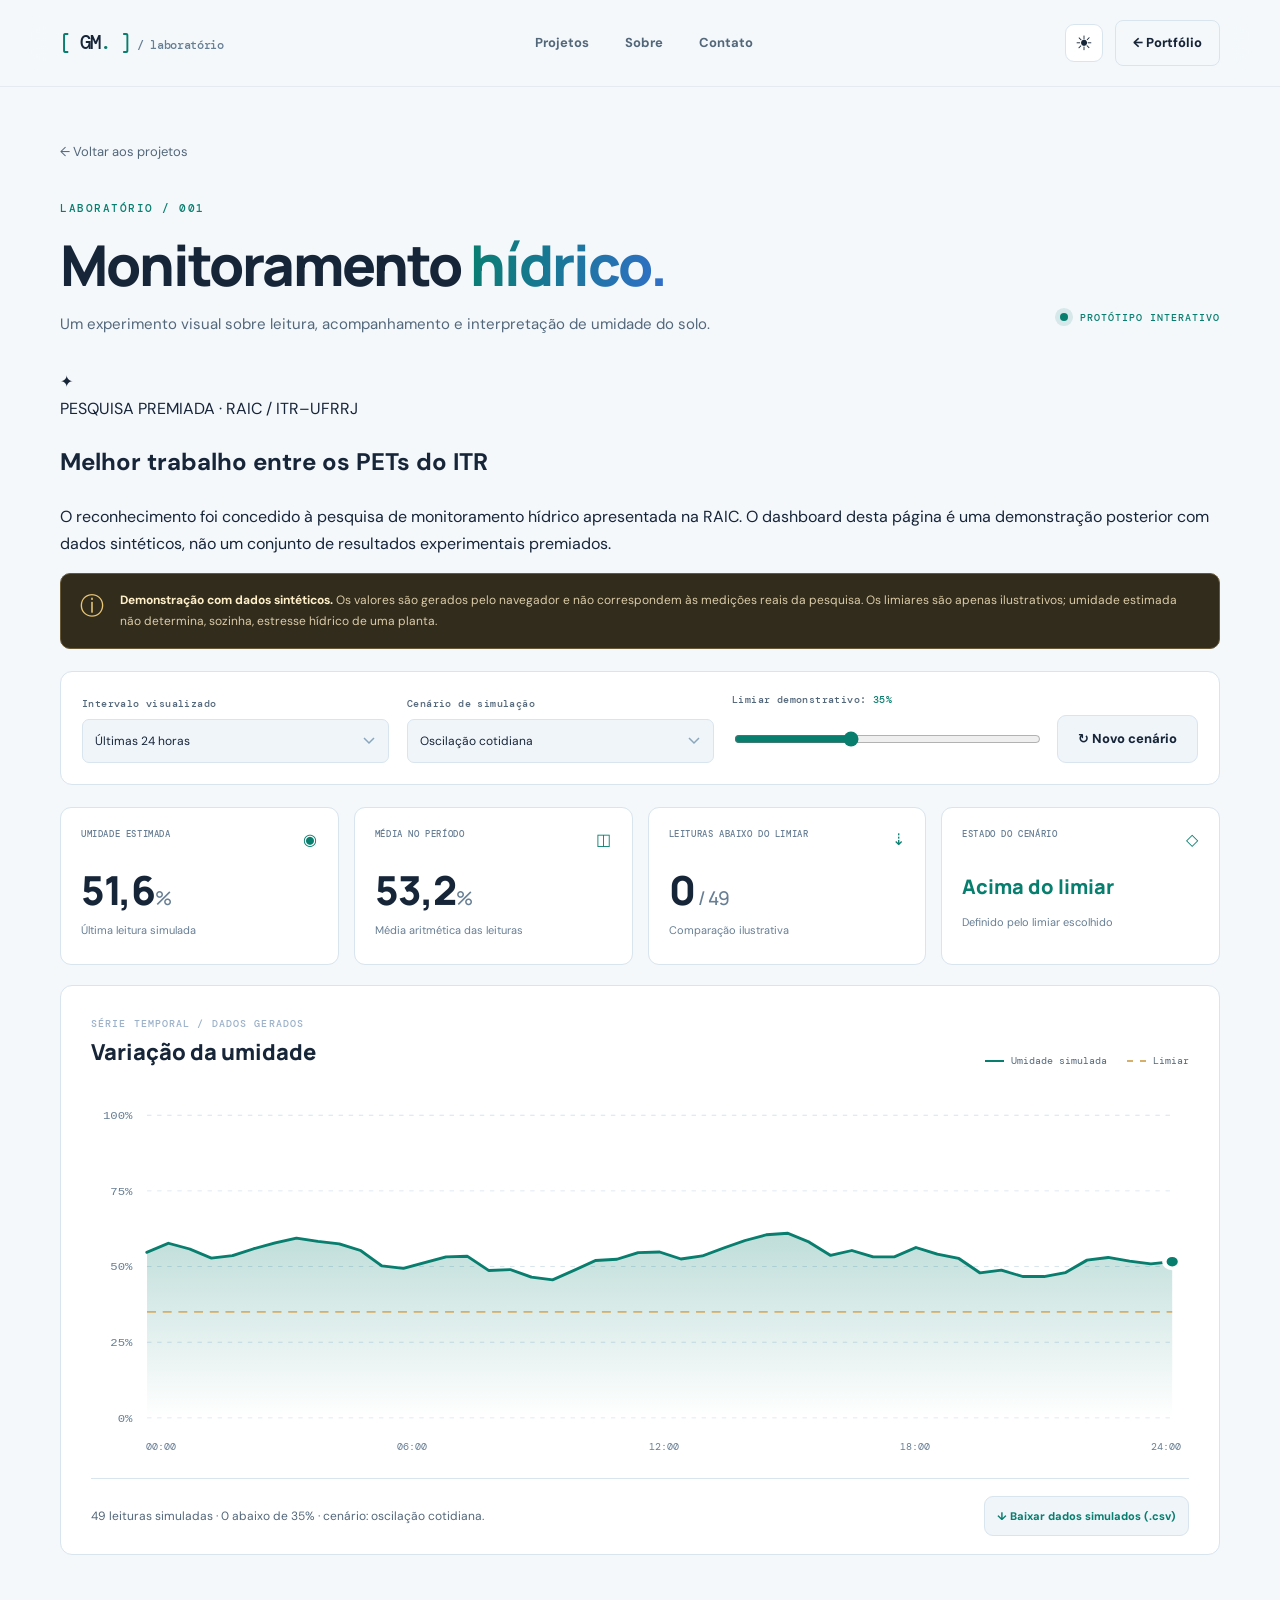
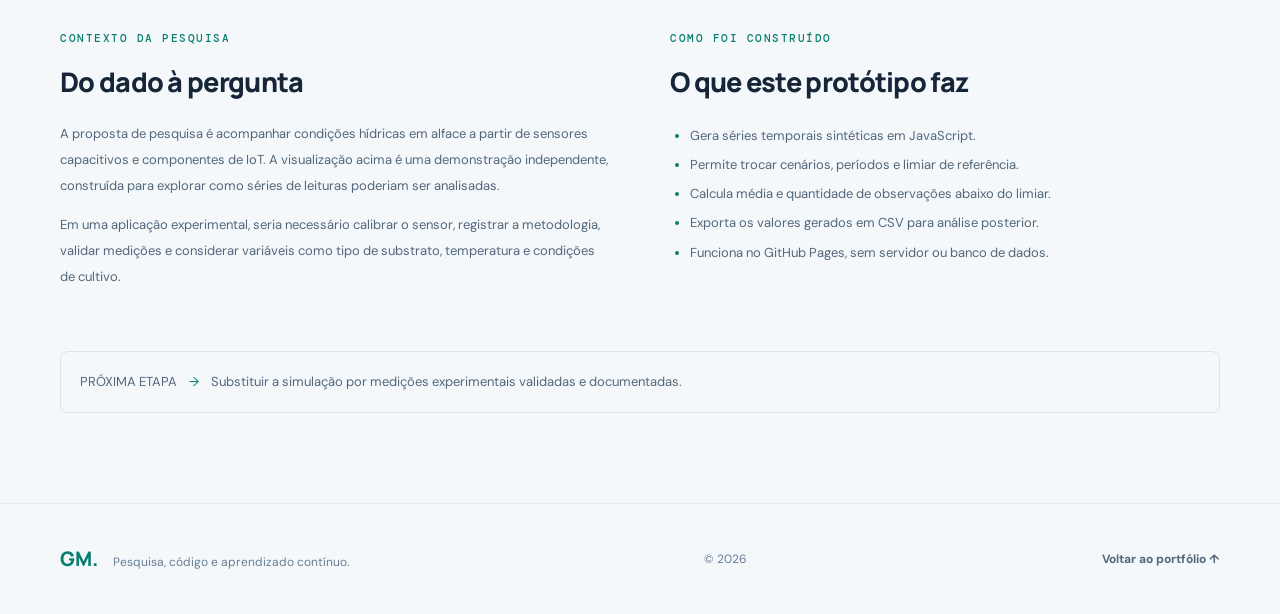
==== commit 31533d0b: "Add files via upload" ====
--- a/index.html
+++ b/index.html
@@ -1,93 +1,29 @@
 <!doctype html>
 <html lang="pt-BR">
 <head>
-  <meta charset="UTF-8">
-  <meta name="viewport" content="width=device-width, initial-scale=1">
-  <meta name="theme-color" content="#090f1e">
-  <meta name="description" content="Portifólio de Gabriel Meira Carvalho. Ciência de Dados, Python, SQL, IoT e projetos de pesquisa aplicada.">
-  <meta property="og:type" content="website">
-  <meta property="og:title" content="Gabriel Meira | Dados, tecnologia e pesquisa">
-  <meta property="og:description" content="Projetos de Ciência de Dados, visualização, Python e IoT.">
-  <meta property="og:image" content="assets/og-cover.svg">
-  <link rel="icon" type="image/svg+xml" href="assets/favicon.svg">
-  <link rel="stylesheet" href="assets/styles.css">
-  <script defer src="assets/config.js"></script>
-  <script defer src="assets/main.js"></script>
-  <title>Gabriel Meira | Ciência de Dados & Tecnologia</title>
+  <meta charset="UTF-8"><meta name="viewport" content="width=device-width, initial-scale=1"><meta name="theme-color" content="#090f1e">
+  <meta name="description" content="Demonstração interativa de monitoramento de umidade do solo, com dados simulados. Projeto de pesquisa IoT de Gabriel Meira.">
+  <link rel="icon" type="image/svg+xml" href="../../assets/favicon.svg"><link rel="stylesheet" href="../../assets/styles.css">
+  <script defer src="../../assets/config.js"></script><script defer src="../../assets/main.js"></script><script defer src="../../assets/dashboard.js"></script>
+  <title>Monitoramento Hídrico | Gabriel Meira</title>
 </head>
-<body data-page="home">
+<body data-page="dashboard">
   <a class="skip-link" href="#conteudo">Pular para o conteúdo</a>
-  <header class="site-header" id="topo">
-    <div class="nav-shell container">
-      <a class="brand" href="#topo" aria-label="Gabriel Meira, voltar ao início"><span class="brand-bracket">[</span> GM<span class="brand-dot">.</span> <span class="brand-bracket">]</span><span class="brand-extra"> / portfólio</span></a>
-      <nav class="nav-links" id="menu" aria-label="Navegação principal">
-        <a href="#projetos">Projetos</a>
-        <a href="#sobre">Sobre</a>
-        <a href="#trajetoria">Trajetória</a>
-        <a href="#contato">Contato</a>
-      </nav>
-      <div class="header-actions">
-        <button class="theme-toggle icon-button" type="button" aria-label="Alternar tema" title="Alternar tema"><span class="theme-icon">☾</span></button>
-        <a class="header-cta" href="#contato">Vamos conversar <span aria-hidden="true">↗</span></a>
-        <button class="menu-button icon-button" type="button" aria-label="Abrir menu" aria-controls="menu" aria-expanded="false"><span></span><span></span><span></span></button>
-      </div>
-    </div>
-  </header>
-
-  <main id="conteudo">
-    <section class="hero container" aria-labelledby="hero-titulo">
-      <div class="hero-copy">
-        <div class="eyebrow"><span class="pulse-dot"></span> CIÊNCIA DE DADOS <span class="eyebrow-separator">/</span> PESQUISA APLICADA</div>
-        <h1 id="hero-titulo">Entre números<br>e <span class="text-gradient">possibilidades.</span></h1>
-        <p class="hero-lede">Sou <strong>Gabriel Meira Carvalho</strong>. Estudo Ciência de Dados na UFRRJ e exploro como programação, análise e pesquisa podem transformar problemas reais em soluções compreensíveis.</p>
-        <div class="hero-buttons">
-          <a class="btn btn-primary" href="#projetos">Conheça meus projetos <span aria-hidden="true">↗</span></a>
-          <a class="btn btn-quiet" href="#sobre">Um pouco sobre mim <span aria-hidden="true">→</span></a>
-        </div>
-        <div class="hero-meta" aria-label="Áreas de interesse"><span>PYTHON</span><span>SQL</span><span>IOT</span><span>VISUALIZAÇÃO</span></div>
-      </div>
-      <div class="hero-visual" aria-label="Demonstração visual de um painel de monitoramento de umidade, com dados simulados">
-        <div class="ambient-orb"></div>
-        <div class="dashboard-window">
-          <div class="window-top"><div class="window-dots" aria-hidden="true"><i></i><i></i><i></i></div><span>monitoramento / protótipo</span><span class="window-symbol">⌘</span></div>
-          <div class="window-inner">
-            <div class="window-heading"><span class="tiny-label">LEITURA DE UMIDADE</span><span class="live-pill"><i></i> SIMULAÇÃO</span></div>
-            <div class="window-value"><span id="hero-humidity">52<span class="percent">%</span></span><span class="window-value-caption">solo · estimativa ilustrativa</span></div>
-            <div class="mini-chart"><svg id="hero-chart" viewBox="0 0 500 170" role="img" aria-label="Gráfico ilustrativo de umidade do solo"></svg></div>
-            <div class="chart-scale"><span>00:00</span><span>06:00</span><span>12:00</span><span>18:00</span><span>24:00</span></div>
-            <div class="window-bottom"><div><span class="sensor-icon" aria-hidden="true">◈</span><span>Sensor capacitivo</span></div><span class="sensor-state"><i></i> cenário simulado</span></div>
-          </div>
-        </div>
-        <div class="floating-badge"><span class="floating-icon">↗</span><span><strong>Do sensor à análise.</strong><small>Dados que fazem sentido.</small></span></div>
-        <div class="visual-label">FIG. 01 — VISUALIZAÇÃO CONCEITUAL</div>
-      </div>
-      <div class="hero-scroll"><span>ROLE PARA EXPLORAR</span><span class="scroll-line"></span></div>
-    </section>
-
-    <section class="section projects-section" id="projetos" aria-labelledby="projetos-titulo">
-      <div class="container">
-        <div class="section-head"><div><div class="section-kicker">01 / NA PRÁTICA</div><h2 id="projetos-titulo">Projetos em <em>construção.</em></h2></div><p>Estudos, experimentos e ideias que estou transformando em produtos e análises. Cada projeto mostra também o que ainda precisa evoluir.</p></div>
-        <div class="featured-project">
-          <div class="feature-copy">
-            <div class="project-topline"><span class="project-number">PROJETO EM DESTAQUE / 001</span><span class="status status-active"><i></i> Pesquisa em andamento</span></div>
-            <div class="feature-content"><div class="project-icon">⌁</div><h3>Monitoramento de<br><span>estresse hídrico</span> com IoT</h3><p>Pesquisa aplicada ao monitoramento de condições hídricas em alface com sensor capacitivo e microcontroladores. O próximo passo é transformar leituras em análises, visualizações e indicadores úteis.</p><div class="tag-row"><span>IoT</span><span>Python</span><span>Análise temporal</span><span>Sensores</span></div></div>
-            <a class="feature-link" href="projetos/monitoramento-hidrico/">Explorar dashboard demonstrativo <span aria-hidden="true">↗</span></a>
-          </div>
-          <div class="feature-art" aria-label="Ilustração abstrata de uma planta conectada a sensores"><div class="feature-art-grid"></div><svg viewBox="0 0 480 400" role="img" aria-label="Planta estilizada ao centro e leituras conectadas"><defs><linearGradient id="stem" x1="0" y1="0" x2="1" y2="1"><stop stop-color="#66ead1"/><stop offset="1" stop-color="#45a1f3"/></linearGradient><radialGradient id="glow"><stop stop-color="#3fe2b5" stop-opacity=".29"/><stop offset="1" stop-color="#3fe2b5" stop-opacity="0"/></radialGradient></defs><circle cx="235" cy="186" r="174" fill="url(#glow)"/><g stroke="#6b8dab" stroke-dasharray="4 7" stroke-width="1.5" opacity=".7"><path d="M105 133H191"/><path d="M283 150H379"/><path d="M115 303H219"/><path d="M291 293H395"/></g><g fill="#93a9c7" font-size="11" font-family="monospace"><text x="25" y="123">soil.sensor</text><text x="380" y="140">I2C / ADC</text><text x="20" y="293">reading()</text><text x="341" y="284">data.stream</text></g><g fill="#74d7cb"><circle cx="108" cy="133" r="4"/><circle cx="378" cy="150" r="4"/><circle cx="117" cy="303" r="4"/><circle cx="392" cy="293" r="4"/></g><g stroke="url(#stem)" stroke-linecap="round" stroke-linejoin="round"><path d="M246 311C231 250 250 218 242 147" stroke-width="9"/><path d="M241 240C181 237 155 211 148 176C200 166 231 184 241 240" fill="#177c72" stroke-width="3"/><path d="M244 206C289 204 312 176 319 135C271 135 248 156 244 206" fill="#249b83" stroke-width="3"/><path d="M243 169C206 140 209 105 227 73C256 96 268 130 243 169" fill="#31be94" stroke-width="3"/></g><g fill="none" stroke="#5ce4c7" stroke-opacity=".23"><circle cx="244" cy="199" r="128"/><circle cx="244" cy="199" r="166"/></g><rect x="178" y="305" width="132" height="43" rx="9" fill="#0b1927" stroke="#477b80"/><text x="244" y="332" text-anchor="middle" fill="#78dec8" font-family="monospace" font-size="16">H₂O / IoT</text></svg><div class="art-code">{ sensor: 'capacitivo', status: 'estudo' }</div></div>
-        </div>
-        <div class="project-grid">
-          <article class="project-card"><div class="card-upper"><span class="project-number">002 / BANCO DE DADOS</span><span class="status status-study">Em estudo</span></div><div class="card-icon sql-icon" aria-hidden="true">{ SQL }</div><h3>Modelagem e consultas SQL</h3><p>Exercícios de modelagem relacional, criação de tabelas, restrições e consultas usando MariaDB.</p><div class="tag-row"><span>SQL</span><span>MariaDB</span><span>Modelagem</span></div><div class="card-note">Experiência acadêmica · documentação em preparação</div></article>
-          <article class="project-card"><div class="card-upper"><span class="project-number">003 / CIÊNCIA DE DADOS</span><span class="status status-idea">Em planejamento</span></div><div class="card-icon climate-icon" aria-hidden="true">◌</div><h3>Análise de dados climáticos</h3><p>Proposta de estudo com bases públicas para explorar séries temporais, variações e padrões ambientais.</p><div class="tag-row"><span>Pandas</span><span>Estatística</span><span>Visualização</span></div><div class="card-note">Projeto futuro · sem resultados publicados</div></article>
-        </div>
-      </div>
-    </section>
-
-    <section class="section about-section" id="sobre" aria-labelledby="sobre-titulo"><div class="container about-grid"><div class="about-left"><div class="section-kicker">02 / SOBRE MIM</div><h2 id="sobre-titulo">Curiosidade como<br><em>método.</em></h2><div class="quote-art"><span class="quote-mark">“</span><p>Não basta encontrar um padrão. É preciso entender o que ele significa.</p></div></div><div class="about-right"><p class="about-intro">Minha trajetória começou na <strong>Filosofia</strong> e hoje se expande para a <strong>Ciência de Dados</strong>. Gosto de unir pensamento crítico, programação e investigação prática.</p><p>Sou estudante de Ciência de Dados na <strong>UFRRJ</strong>, professor de Filosofia e participo de atividades acadêmicas de pesquisa. Tenho interesse especial em análise de dados, aplicações de IoT e aprendizado de máquina.</p><p>Para mim, um bom projeto não termina quando o código roda: ele precisa ter uma pergunta clara, resultados interpretáveis e limites bem explicados.</p><div class="skills-area"><h3>Ferramentas e interesses</h3><div class="skill-group"><span>PROGRAMAR & ESTRUTURAR</span><div class="tag-row"><span>Python</span><span>SQL</span><span>JavaScript</span><span>Git / GitHub</span></div></div><div class="skill-group"><span>ANALISAR & EXPLORAR</span><div class="tag-row"><span>Estatística</span><span>Banco de Dados</span><span>IoT</span><span>Machine Learning (em estudo)</span></div></div></div></div></div></section>
-
-    <section class="section journey-section" id="trajetoria" aria-labelledby="trajetoria-titulo"><div class="container"><div class="section-head"><div><div class="section-kicker">03 / TRAJETÓRIA</div><h2 id="trajetoria-titulo">Um caminho <em>não linear.</em></h2></div><p>Experiências diferentes que se encontram no mesmo objetivo: investigar, compreender e comunicar.</p></div><div class="timeline"><article class="timeline-item"><div class="timeline-marker">01</div><div><div class="timeline-cat">FORMAÇÃO ATUAL</div><h3>Ciência de Dados · UFRRJ</h3><p>Desenvolvimento de habilidades em programação, estatística, algoritmos e bancos de dados.</p></div><span class="timeline-meta">EM ANDAMENTO</span></article><article class="timeline-item"><div class="timeline-marker">02</div><div><div class="timeline-cat">PESQUISA APLICADA</div><h3>Monitoramento hídrico com IoT</h3><p>Estudo com sensores capacitivos e sistemas embarcados para acompanhar condições de cultivo.</p></div><span class="timeline-meta">PESQUISA</span></article><article class="timeline-item"><div class="timeline-marker">03</div><div><div class="timeline-cat">FORMAÇÃO & DOCÊNCIA</div><h3>Filosofia e educação</h3><p>Experiência com ensino, construção de argumentos e comunicação de ideias complexas.</p></div><span class="timeline-meta">EXPERIÊNCIA</span></article></div></div></section>
-
-    <section class="contact-section" id="contato" aria-labelledby="contato-titulo"><div class="container"><div class="contact-panel"><div class="contact-orbit"></div><div class="section-kicker">04 / PRÓXIMO PASSO</div><h2 id="contato-titulo">Tem uma pergunta,<br>um projeto ou <em>uma oportunidade?</em></h2><p>Estou aberto a trocar ideias sobre dados, pesquisa e oportunidades de aprendizado e atuação profissional.</p><div class="contact-actions" id="contact-actions"><span class="setup-note">Adicione seus links em <code>assets/config.js</code> para ativar os contatos.</span></div><div class="contact-bottom"><span>GABRIEL MEIRA CARVALHO</span><span>RIO DE JANEIRO · BRASIL</span></div></div></div></section>
+  <header class="site-header"><div class="nav-shell container"><a class="brand" href="../../"><span class="brand-bracket">[</span> GM<span class="brand-dot">.</span> <span class="brand-bracket">]</span><span class="brand-extra"> / laboratório</span></a><nav class="nav-links" id="menu" aria-label="Navegação"><a href="../../#projetos">Projetos</a><a href="../../#sobre">Sobre</a><a href="../../#contato">Contato</a></nav><div class="header-actions"><button class="theme-toggle icon-button" type="button" aria-label="Alternar tema" title="Alternar tema"><span class="theme-icon">☾</span></button><a class="header-cta" href="../../">← Portfólio</a><button class="menu-button icon-button" type="button" aria-label="Abrir menu" aria-controls="menu" aria-expanded="false"><span></span><span></span><span></span></button></div></div></header>
+  <main id="conteudo" class="demo-main container">
+    <a href="../../#projetos" class="back-link">← Voltar aos projetos</a>
+    <div class="demo-heading"><div><div class="section-kicker">LABORATÓRIO / 001</div><h1>Monitoramento <span class="text-gradient">hídrico.</span></h1><p>Um experimento visual sobre leitura, acompanhamento e interpretação de umidade do solo.</p></div><div class="demo-heading-badge"><span class="pulse-dot"></span> PROTÓTIPO INTERATIVO</div></div>
+    <aside class="project-recognition" aria-label="Reconhecimento acadêmico do projeto de pesquisa">
+      <div class="project-recognition-seal" aria-hidden="true">✦</div>
+      <div><span class="recognition-kicker">PESQUISA PREMIADA · RAIC / ITR–UFRRJ</span><h2>Melhor trabalho entre os PETs do ITR</h2><p>O reconhecimento foi concedido à pesquisa de monitoramento hídrico apresentada na RAIC. O dashboard desta página é uma demonstração posterior com dados sintéticos, não um conjunto de resultados experimentais premiados.</p></div>
+    </aside>
+    <div class="simulation-alert" role="note"><span aria-hidden="true">ⓘ</span><div><strong>Demonstração com dados sintéticos.</strong> Os valores são gerados pelo navegador e não correspondem às medições reais da pesquisa. Os limiares são apenas ilustrativos; umidade estimada não determina, sozinha, estresse hídrico de uma planta.</div></div>
+    <div class="demo-controls" aria-label="Controles da simulação"><div class="control-group"><label for="period">Intervalo visualizado</label><select id="period"><option value="24">Últimas 24 horas</option><option value="7">Últimos 7 dias</option><option value="30">Últimos 30 dias</option></select></div><div class="control-group"><label for="scenario">Cenário de simulação</label><select id="scenario"><option value="normal">Oscilação cotidiana</option><option value="seca">Queda gradual de umidade</option><option value="irrigacao">Ciclo com irrigação</option></select></div><div class="control-group threshold-group"><label for="threshold">Limiar demonstrativo: <output id="threshold-label" for="threshold">35%</output></label><input id="threshold" type="range" min="20" max="60" step="5" value="35"></div><button class="btn btn-secondary" id="resimulate" type="button">↻ Novo cenário</button></div>
+    <div class="metric-grid" aria-live="polite"><section class="metric-card"><div class="metric-label">UMIDADE ESTIMADA <span aria-hidden="true">◉</span></div><div class="metric-value"><span id="latest-value">—</span><small>%</small></div><div class="metric-helper">Última leitura simulada</div></section><section class="metric-card"><div class="metric-label">MÉDIA NO PERÍODO <span aria-hidden="true">◫</span></div><div class="metric-value"><span id="mean-value">—</span><small>%</small></div><div class="metric-helper">Média aritmética das leituras</div></section><section class="metric-card"><div class="metric-label">LEITURAS ABAIXO DO LIMIAR <span aria-hidden="true">⇣</span></div><div class="metric-value"><span id="below-value">—</span><small> / <span id="total-readings">—</span></small></div><div class="metric-helper">Comparação ilustrativa</div></section><section class="metric-card"><div class="metric-label">ESTADO DO CENÁRIO <span aria-hidden="true">◇</span></div><div id="scenario-state" class="metric-status">—</div><div class="metric-helper">Definido pelo limiar escolhido</div></section></div>
+    <div class="demo-dashboard"><div class="demo-chart-header"><div><div class="tiny-label">SÉRIE TEMPORAL / DADOS GERADOS</div><h2>Variação da umidade</h2></div><div class="legend"><span><i class="legend-line"></i> Umidade simulada</span><span><i class="legend-dash"></i> Limiar</span></div></div><div class="chart-container"><svg id="demo-chart" viewBox="0 0 980 350" role="img" aria-label="Gráfico de linha com dados simulados de umidade do solo, e linha de limiar selecionado" preserveAspectRatio="none"></svg><div class="chart-axis-labels" id="axis-labels"></div></div><div class="chart-bottom"><p id="chart-summary">Gráfico gerado com valores simulados.</p><button class="btn btn-download" id="export-csv" type="button">↓ Baixar dados simulados (.csv)</button></div></div>
+    <div class="demo-details"><article><div class="section-kicker">CONTEXTO DA PESQUISA</div><h2>Do dado à pergunta</h2><p>A proposta de pesquisa é acompanhar condições hídricas em alface a partir de sensores capacitivos e componentes de IoT. A visualização acima é uma demonstração independente, construída para explorar como séries de leituras poderiam ser analisadas.</p><p>Em uma aplicação experimental, seria necessário calibrar o sensor, registrar a metodologia, validar medições e considerar variáveis como tipo de substrato, temperatura e condições de cultivo.</p></article><article><div class="section-kicker">COMO FOI CONSTRUÍDO</div><h2>O que este protótipo faz</h2><ul class="checklist"><li>Gera séries temporais sintéticas em JavaScript.</li><li>Permite trocar cenários, períodos e limiar de referência.</li><li>Calcula média e quantidade de observações abaixo do limiar.</li><li>Exporta os valores gerados em CSV para análise posterior.</li><li>Funciona no GitHub Pages, sem servidor ou banco de dados.</li></ul></article></div>
+    <div class="demo-footnote">PRÓXIMA ETAPA <span>→</span> Substituir a simulação por medições experimentais validadas e documentadas.</div>
   </main>
-  <footer class="site-footer"><div class="container footer-row"><span><span class="footer-brand">GM.</span> Feito com curiosidade, código e café.</span><span>© <span id="year">2026</span> · HTML, CSS & JavaScript</span><a href="#topo">Voltar ao topo ↑</a></div></footer>
+  <footer class="site-footer"><div class="container footer-row"><span><span class="footer-brand">GM.</span> Pesquisa, código e aprendizado contínuo.</span><span>© <span id="year">2026</span></span><a href="../../">Voltar ao portfólio ↑</a></div></footer>
 </body>
 </html>
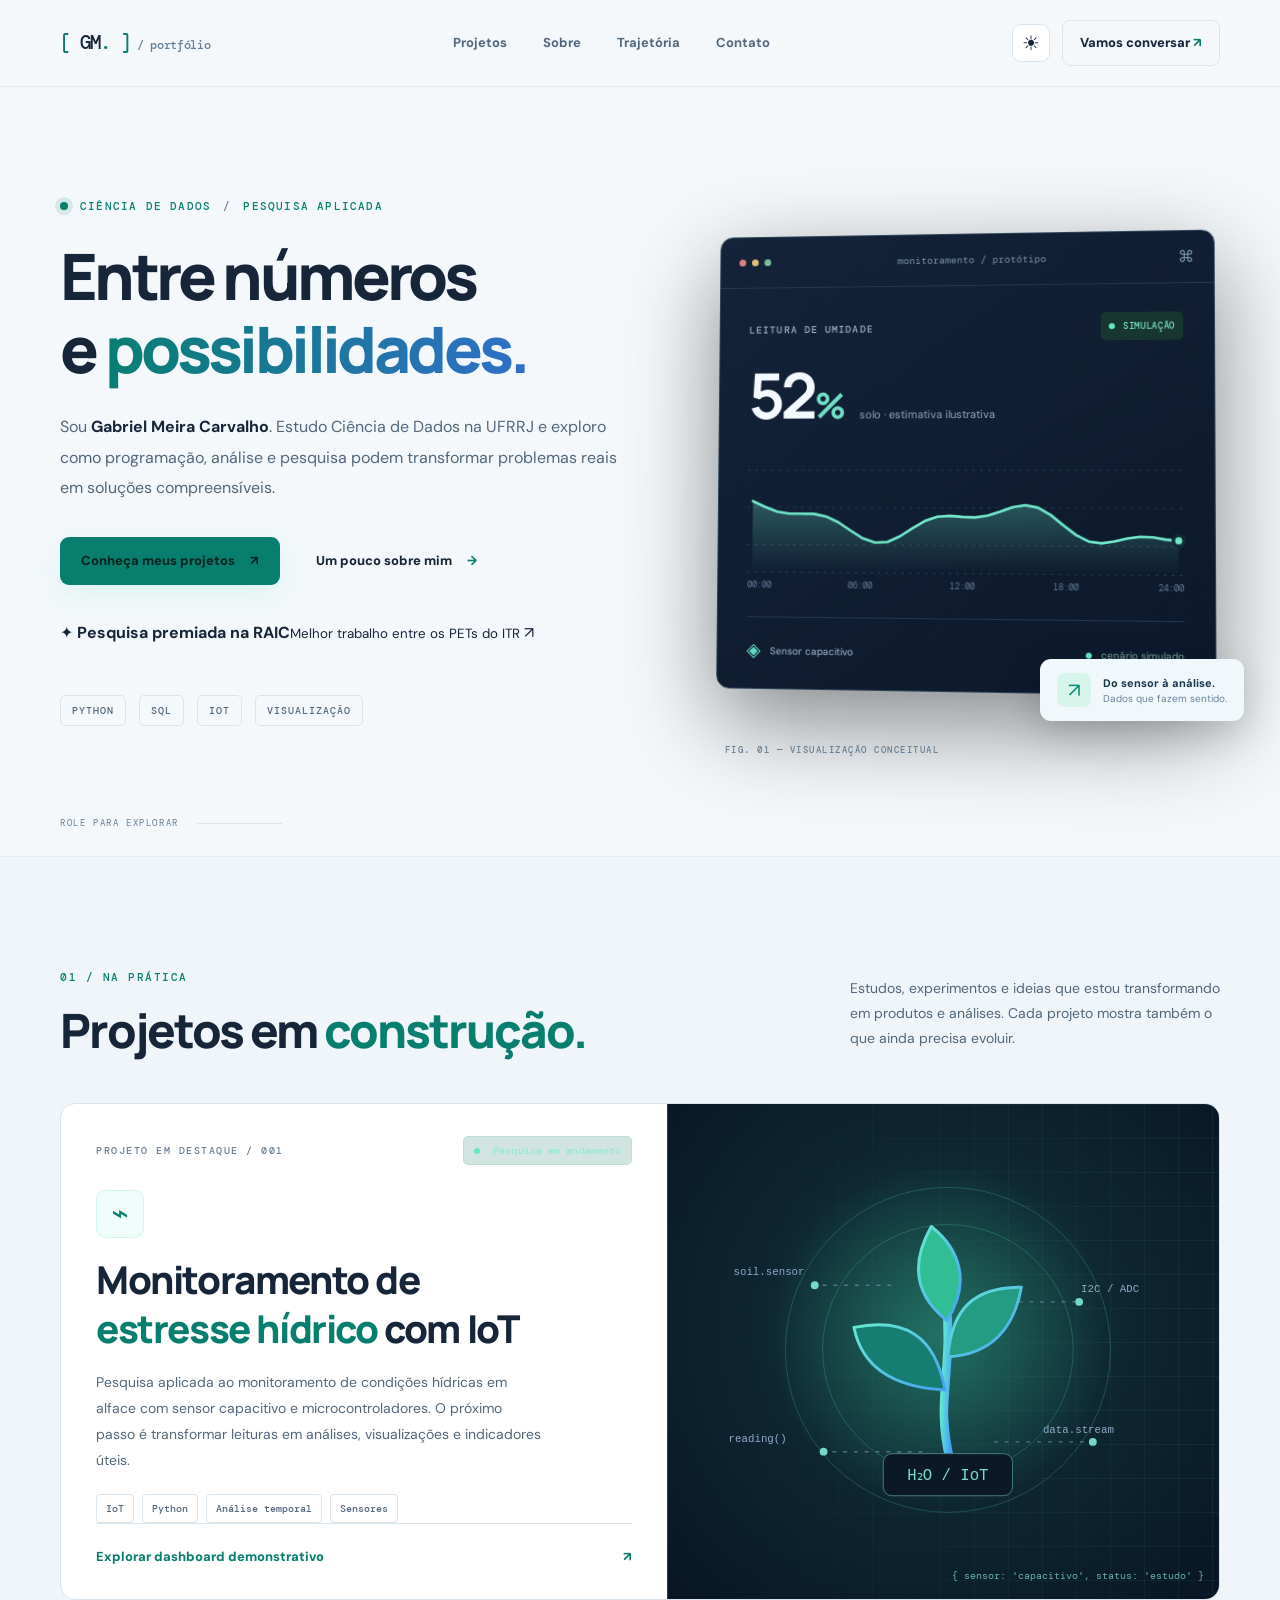
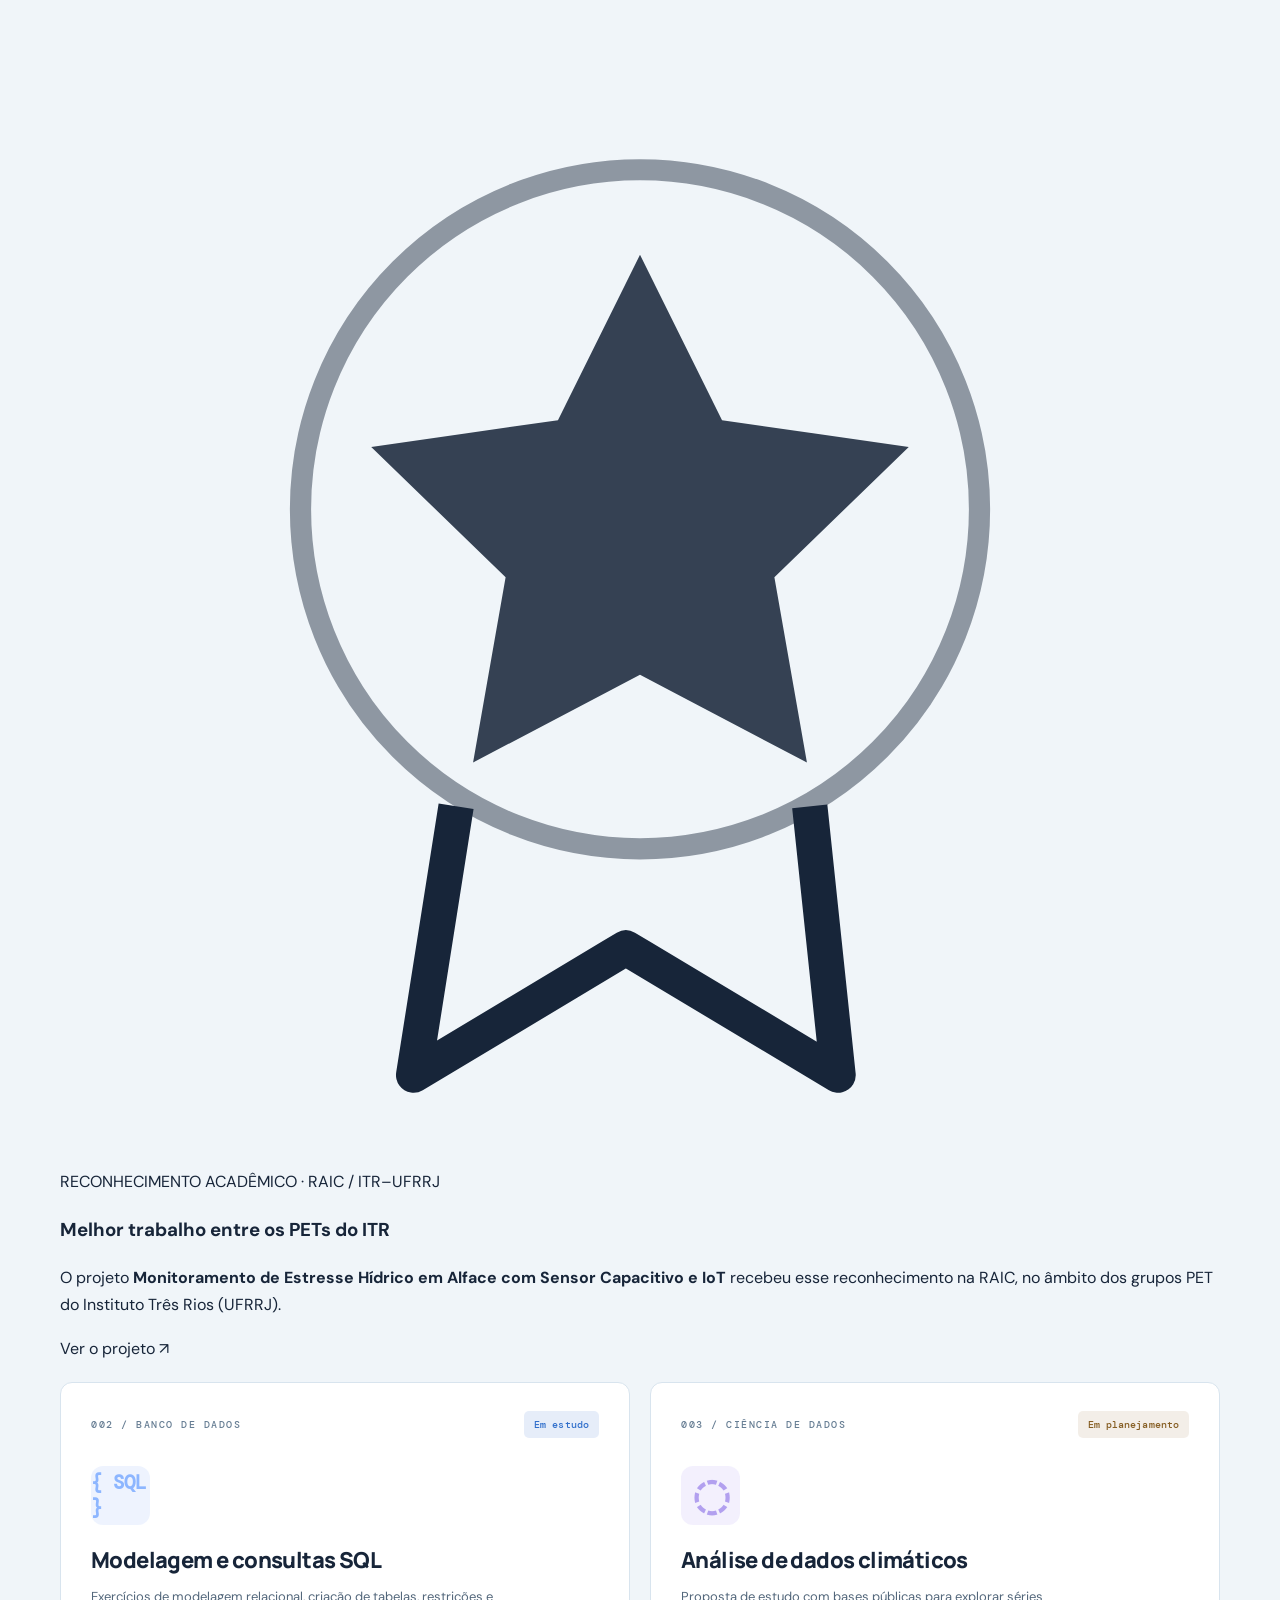
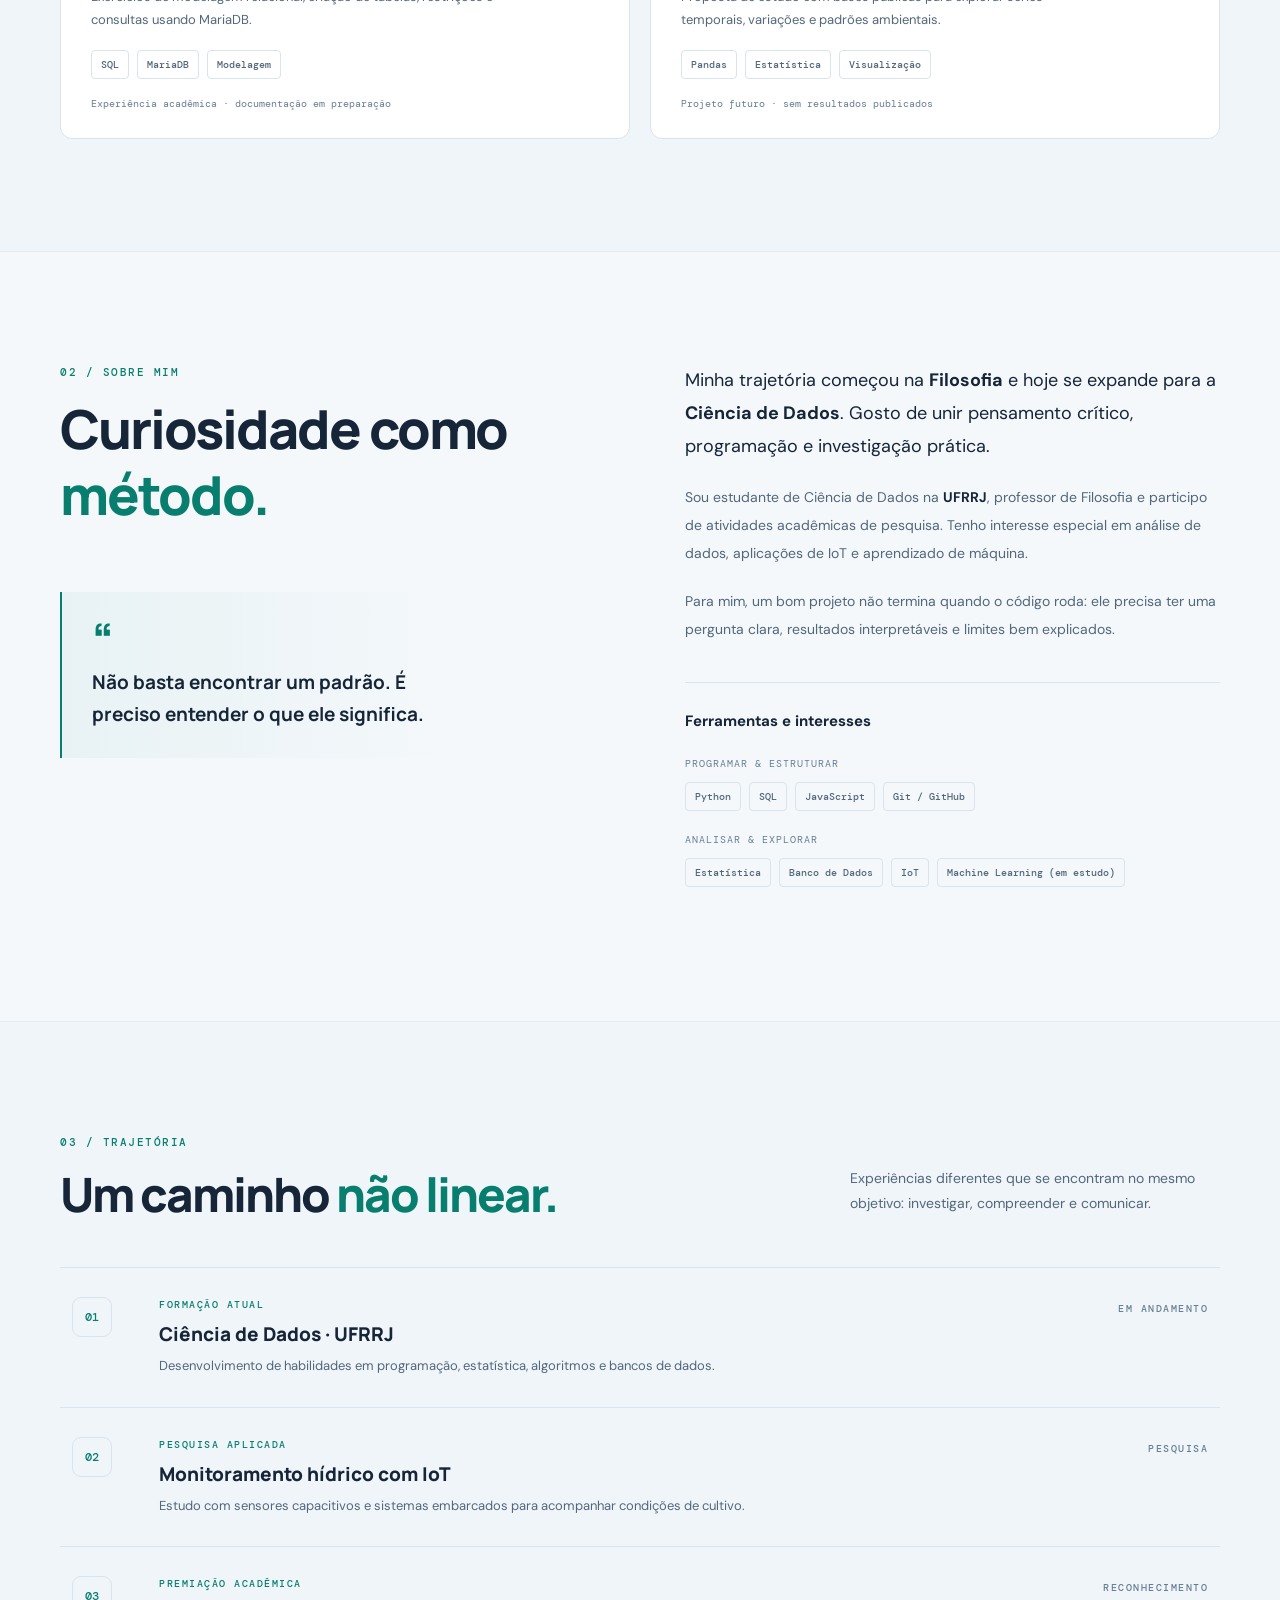
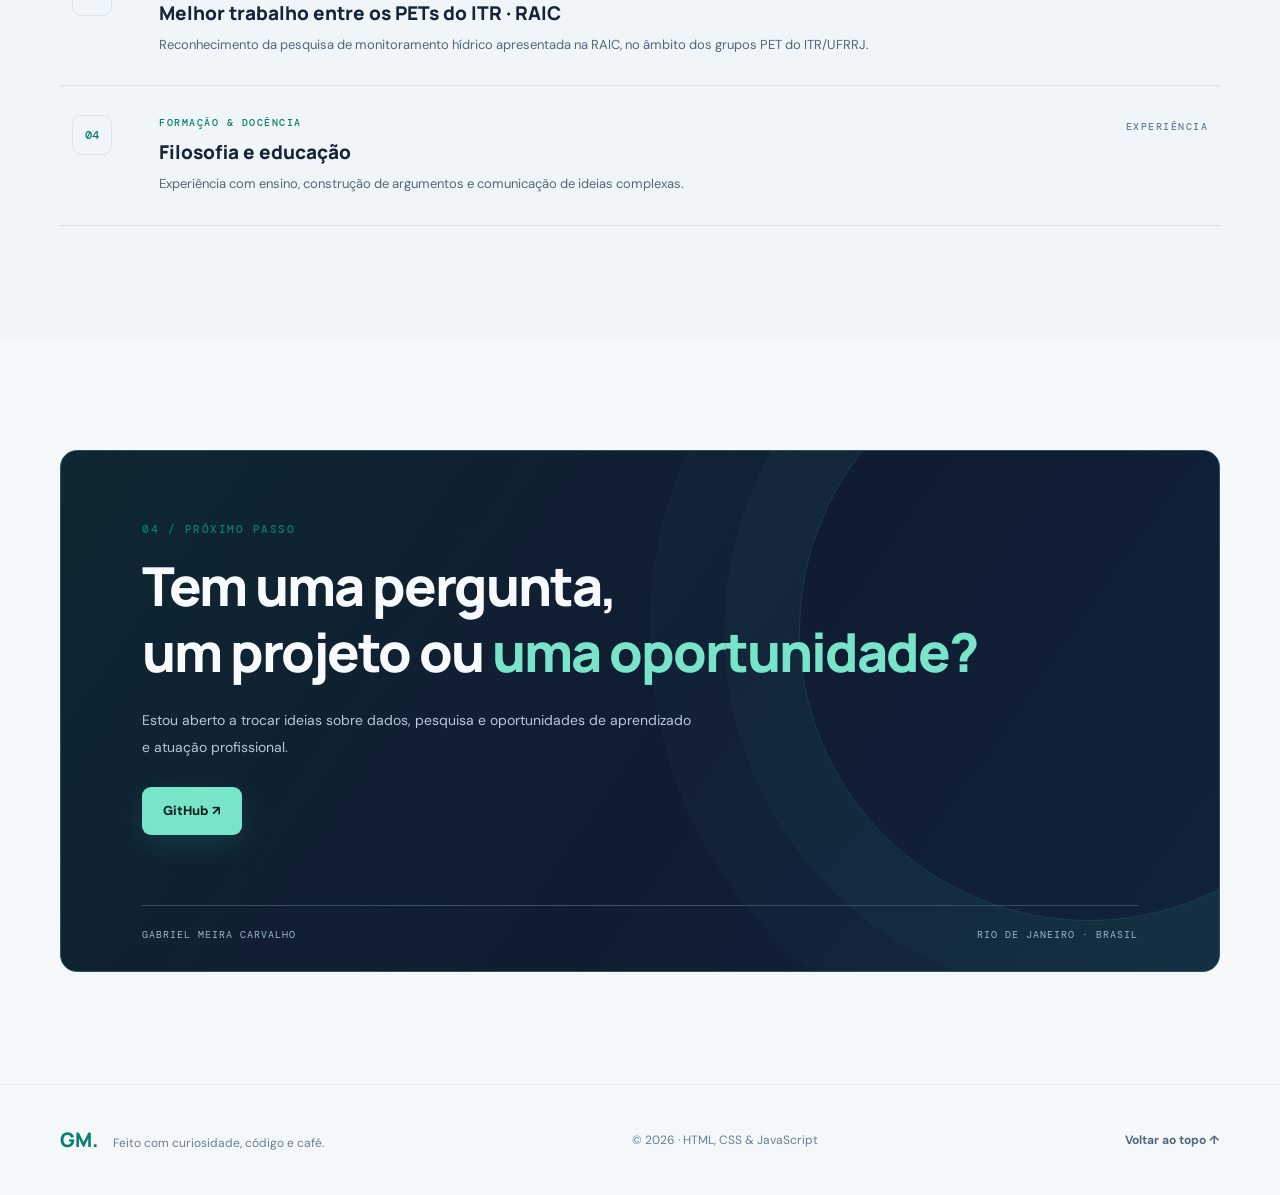
==== commit 3fca0105: "Rename index (1).html to index.html" ====
--- a/index.html
+++ b/index.html
@@ -1,29 +1,113 @@
 <!doctype html>
 <html lang="pt-BR">
 <head>
-  <meta charset="UTF-8"><meta name="viewport" content="width=device-width, initial-scale=1"><meta name="theme-color" content="#090f1e">
-  <meta name="description" content="Demonstração interativa de monitoramento de umidade do solo, com dados simulados. Projeto de pesquisa IoT de Gabriel Meira.">
-  <link rel="icon" type="image/svg+xml" href="../../assets/favicon.svg"><link rel="stylesheet" href="../../assets/styles.css">
-  <script defer src="../../assets/config.js"></script><script defer src="../../assets/main.js"></script><script defer src="../../assets/dashboard.js"></script>
-  <title>Monitoramento Hídrico | Gabriel Meira</title>
+  <meta charset="UTF-8">
+  <meta name="viewport" content="width=device-width, initial-scale=1">
+  <meta name="theme-color" content="#090f1e">
+  <meta name="description" content="Portfólio de Gabriel Meira Carvalho. Ciência de Dados, Python, SQL, IoT e pesquisa premiada na RAIC.">
+  <meta property="og:type" content="website">
+  <meta property="og:title" content="Gabriel Meira | Dados, tecnologia e pesquisa">
+  <meta property="og:description" content="Projetos de Ciência de Dados, visualização, Python e IoT.">
+  <meta property="og:image" content="assets/og-cover.svg">
+  <link rel="icon" type="image/svg+xml" href="assets/favicon.svg">
+  <link rel="stylesheet" href="assets/styles.css">
+  <script defer src="assets/config.js"></script>
+  <script defer src="assets/main.js"></script>
+  <title>Gabriel Meira | Ciência de Dados & Tecnologia</title>
 </head>
-<body data-page="dashboard">
+<body data-page="home">
   <a class="skip-link" href="#conteudo">Pular para o conteúdo</a>
-  <header class="site-header"><div class="nav-shell container"><a class="brand" href="../../"><span class="brand-bracket">[</span> GM<span class="brand-dot">.</span> <span class="brand-bracket">]</span><span class="brand-extra"> / laboratório</span></a><nav class="nav-links" id="menu" aria-label="Navegação"><a href="../../#projetos">Projetos</a><a href="../../#sobre">Sobre</a><a href="../../#contato">Contato</a></nav><div class="header-actions"><button class="theme-toggle icon-button" type="button" aria-label="Alternar tema" title="Alternar tema"><span class="theme-icon">☾</span></button><a class="header-cta" href="../../">← Portfólio</a><button class="menu-button icon-button" type="button" aria-label="Abrir menu" aria-controls="menu" aria-expanded="false"><span></span><span></span><span></span></button></div></div></header>
-  <main id="conteudo" class="demo-main container">
-    <a href="../../#projetos" class="back-link">← Voltar aos projetos</a>
-    <div class="demo-heading"><div><div class="section-kicker">LABORATÓRIO / 001</div><h1>Monitoramento <span class="text-gradient">hídrico.</span></h1><p>Um experimento visual sobre leitura, acompanhamento e interpretação de umidade do solo.</p></div><div class="demo-heading-badge"><span class="pulse-dot"></span> PROTÓTIPO INTERATIVO</div></div>
-    <aside class="project-recognition" aria-label="Reconhecimento acadêmico do projeto de pesquisa">
-      <div class="project-recognition-seal" aria-hidden="true">✦</div>
-      <div><span class="recognition-kicker">PESQUISA PREMIADA · RAIC / ITR–UFRRJ</span><h2>Melhor trabalho entre os PETs do ITR</h2><p>O reconhecimento foi concedido à pesquisa de monitoramento hídrico apresentada na RAIC. O dashboard desta página é uma demonstração posterior com dados sintéticos, não um conjunto de resultados experimentais premiados.</p></div>
-    </aside>
-    <div class="simulation-alert" role="note"><span aria-hidden="true">ⓘ</span><div><strong>Demonstração com dados sintéticos.</strong> Os valores são gerados pelo navegador e não correspondem às medições reais da pesquisa. Os limiares são apenas ilustrativos; umidade estimada não determina, sozinha, estresse hídrico de uma planta.</div></div>
-    <div class="demo-controls" aria-label="Controles da simulação"><div class="control-group"><label for="period">Intervalo visualizado</label><select id="period"><option value="24">Últimas 24 horas</option><option value="7">Últimos 7 dias</option><option value="30">Últimos 30 dias</option></select></div><div class="control-group"><label for="scenario">Cenário de simulação</label><select id="scenario"><option value="normal">Oscilação cotidiana</option><option value="seca">Queda gradual de umidade</option><option value="irrigacao">Ciclo com irrigação</option></select></div><div class="control-group threshold-group"><label for="threshold">Limiar demonstrativo: <output id="threshold-label" for="threshold">35%</output></label><input id="threshold" type="range" min="20" max="60" step="5" value="35"></div><button class="btn btn-secondary" id="resimulate" type="button">↻ Novo cenário</button></div>
-    <div class="metric-grid" aria-live="polite"><section class="metric-card"><div class="metric-label">UMIDADE ESTIMADA <span aria-hidden="true">◉</span></div><div class="metric-value"><span id="latest-value">—</span><small>%</small></div><div class="metric-helper">Última leitura simulada</div></section><section class="metric-card"><div class="metric-label">MÉDIA NO PERÍODO <span aria-hidden="true">◫</span></div><div class="metric-value"><span id="mean-value">—</span><small>%</small></div><div class="metric-helper">Média aritmética das leituras</div></section><section class="metric-card"><div class="metric-label">LEITURAS ABAIXO DO LIMIAR <span aria-hidden="true">⇣</span></div><div class="metric-value"><span id="below-value">—</span><small> / <span id="total-readings">—</span></small></div><div class="metric-helper">Comparação ilustrativa</div></section><section class="metric-card"><div class="metric-label">ESTADO DO CENÁRIO <span aria-hidden="true">◇</span></div><div id="scenario-state" class="metric-status">—</div><div class="metric-helper">Definido pelo limiar escolhido</div></section></div>
-    <div class="demo-dashboard"><div class="demo-chart-header"><div><div class="tiny-label">SÉRIE TEMPORAL / DADOS GERADOS</div><h2>Variação da umidade</h2></div><div class="legend"><span><i class="legend-line"></i> Umidade simulada</span><span><i class="legend-dash"></i> Limiar</span></div></div><div class="chart-container"><svg id="demo-chart" viewBox="0 0 980 350" role="img" aria-label="Gráfico de linha com dados simulados de umidade do solo, e linha de limiar selecionado" preserveAspectRatio="none"></svg><div class="chart-axis-labels" id="axis-labels"></div></div><div class="chart-bottom"><p id="chart-summary">Gráfico gerado com valores simulados.</p><button class="btn btn-download" id="export-csv" type="button">↓ Baixar dados simulados (.csv)</button></div></div>
-    <div class="demo-details"><article><div class="section-kicker">CONTEXTO DA PESQUISA</div><h2>Do dado à pergunta</h2><p>A proposta de pesquisa é acompanhar condições hídricas em alface a partir de sensores capacitivos e componentes de IoT. A visualização acima é uma demonstração independente, construída para explorar como séries de leituras poderiam ser analisadas.</p><p>Em uma aplicação experimental, seria necessário calibrar o sensor, registrar a metodologia, validar medições e considerar variáveis como tipo de substrato, temperatura e condições de cultivo.</p></article><article><div class="section-kicker">COMO FOI CONSTRUÍDO</div><h2>O que este protótipo faz</h2><ul class="checklist"><li>Gera séries temporais sintéticas em JavaScript.</li><li>Permite trocar cenários, períodos e limiar de referência.</li><li>Calcula média e quantidade de observações abaixo do limiar.</li><li>Exporta os valores gerados em CSV para análise posterior.</li><li>Funciona no GitHub Pages, sem servidor ou banco de dados.</li></ul></article></div>
-    <div class="demo-footnote">PRÓXIMA ETAPA <span>→</span> Substituir a simulação por medições experimentais validadas e documentadas.</div>
+  <header class="site-header" id="topo">
+    <div class="nav-shell container">
+      <a class="brand" href="#topo" aria-label="Gabriel Meira, voltar ao início"><span class="brand-bracket">[</span> GM<span class="brand-dot">.</span> <span class="brand-bracket">]</span><span class="brand-extra"> / portfólio</span></a>
+      <nav class="nav-links" id="menu" aria-label="Navegação principal">
+        <a href="#projetos">Projetos</a>
+        <a href="#sobre">Sobre</a>
+        <a href="#trajetoria">Trajetória</a>
+        <a href="#contato">Contato</a>
+      </nav>
+      <div class="header-actions">
+        <button class="theme-toggle icon-button" type="button" aria-label="Alternar tema" title="Alternar tema"><span class="theme-icon">☾</span></button>
+        <a class="header-cta" href="#contato">Vamos conversar <span aria-hidden="true">↗</span></a>
+        <button class="menu-button icon-button" type="button" aria-label="Abrir menu" aria-controls="menu" aria-expanded="false"><span></span><span></span><span></span></button>
+      </div>
+    </div>
+  </header>
+
+  <main id="conteudo">
+    <section class="hero container" aria-labelledby="hero-titulo">
+      <div class="hero-copy">
+        <div class="eyebrow"><span class="pulse-dot"></span> CIÊNCIA DE DADOS <span class="eyebrow-separator">/</span> PESQUISA APLICADA</div>
+        <h1 id="hero-titulo">Entre números<br>e <span class="text-gradient">possibilidades.</span></h1>
+        <p class="hero-lede">Sou <strong>Gabriel Meira Carvalho</strong>. Estudo Ciência de Dados na UFRRJ e exploro como programação, análise e pesquisa podem transformar problemas reais em soluções compreensíveis.</p>
+        <div class="hero-buttons">
+          <a class="btn btn-primary" href="#projetos">Conheça meus projetos <span aria-hidden="true">↗</span></a>
+          <a class="btn btn-quiet" href="#sobre">Um pouco sobre mim <span aria-hidden="true">→</span></a>
+        </div>
+        <a class="hero-recognition" href="#premiacao" aria-label="Ver o reconhecimento como melhor trabalho entre os PETs do ITR na RAIC">
+          <span class="hero-recognition-icon" aria-hidden="true">✦</span>
+          <span class="hero-recognition-copy"><strong>Pesquisa premiada na RAIC</strong><small>Melhor trabalho entre os PETs do ITR</small></span>
+          <span class="hero-recognition-arrow" aria-hidden="true">↗</span>
+        </a>
+        <div class="hero-meta" aria-label="Áreas de interesse"><span>PYTHON</span><span>SQL</span><span>IOT</span><span>VISUALIZAÇÃO</span></div>
+      </div>
+      <div class="hero-visual" aria-label="Demonstração visual de um painel de monitoramento de umidade, com dados simulados">
+        <div class="ambient-orb"></div>
+        <div class="dashboard-window">
+          <div class="window-top"><div class="window-dots" aria-hidden="true"><i></i><i></i><i></i></div><span>monitoramento / protótipo</span><span class="window-symbol">⌘</span></div>
+          <div class="window-inner">
+            <div class="window-heading"><span class="tiny-label">LEITURA DE UMIDADE</span><span class="live-pill"><i></i> SIMULAÇÃO</span></div>
+            <div class="window-value"><span id="hero-humidity">52<span class="percent">%</span></span><span class="window-value-caption">solo · estimativa ilustrativa</span></div>
+            <div class="mini-chart"><svg id="hero-chart" viewBox="0 0 500 170" role="img" aria-label="Gráfico ilustrativo de umidade do solo"></svg></div>
+            <div class="chart-scale"><span>00:00</span><span>06:00</span><span>12:00</span><span>18:00</span><span>24:00</span></div>
+            <div class="window-bottom"><div><span class="sensor-icon" aria-hidden="true">◈</span><span>Sensor capacitivo</span></div><span class="sensor-state"><i></i> cenário simulado</span></div>
+          </div>
+        </div>
+        <div class="floating-badge"><span class="floating-icon">↗</span><span><strong>Do sensor à análise.</strong><small>Dados que fazem sentido.</small></span></div>
+        <div class="visual-label">FIG. 01 — VISUALIZAÇÃO CONCEITUAL</div>
+      </div>
+      <div class="hero-scroll"><span>ROLE PARA EXPLORAR</span><span class="scroll-line"></span></div>
+    </section>
+
+    <section class="section projects-section" id="projetos" aria-labelledby="projetos-titulo">
+      <div class="container">
+        <div class="section-head"><div><div class="section-kicker">01 / NA PRÁTICA</div><h2 id="projetos-titulo">Projetos em <em>construção.</em></h2></div><p>Estudos, experimentos e ideias que estou transformando em produtos e análises. Cada projeto mostra também o que ainda precisa evoluir.</p></div>
+        <div class="featured-project">
+          <div class="feature-copy">
+            <div class="project-topline"><span class="project-number">PROJETO EM DESTAQUE / 001</span><span class="status status-active"><i></i> Pesquisa em andamento</span></div>
+            <div class="feature-content"><div class="project-icon">⌁</div><h3>Monitoramento de<br><span>estresse hídrico</span> com IoT</h3><p>Pesquisa aplicada ao monitoramento de condições hídricas em alface com sensor capacitivo e microcontroladores. O próximo passo é transformar leituras em análises, visualizações e indicadores úteis.</p><div class="tag-row"><span>IoT</span><span>Python</span><span>Análise temporal</span><span>Sensores</span></div></div>
+            <a class="feature-link" href="projetos/monitoramento-hidrico/">Explorar dashboard demonstrativo <span aria-hidden="true">↗</span></a>
+          </div>
+          <div class="feature-art" aria-label="Ilustração abstrata de uma planta conectada a sensores"><div class="feature-art-grid"></div><svg viewBox="0 0 480 400" role="img" aria-label="Planta estilizada ao centro e leituras conectadas"><defs><linearGradient id="stem" x1="0" y1="0" x2="1" y2="1"><stop stop-color="#66ead1"/><stop offset="1" stop-color="#45a1f3"/></linearGradient><radialGradient id="glow"><stop stop-color="#3fe2b5" stop-opacity=".29"/><stop offset="1" stop-color="#3fe2b5" stop-opacity="0"/></radialGradient></defs><circle cx="235" cy="186" r="174" fill="url(#glow)"/><g stroke="#6b8dab" stroke-dasharray="4 7" stroke-width="1.5" opacity=".7"><path d="M105 133H191"/><path d="M283 150H379"/><path d="M115 303H219"/><path d="M291 293H395"/></g><g fill="#93a9c7" font-size="11" font-family="monospace"><text x="25" y="123">soil.sensor</text><text x="380" y="140">I2C / ADC</text><text x="20" y="293">reading()</text><text x="341" y="284">data.stream</text></g><g fill="#74d7cb"><circle cx="108" cy="133" r="4"/><circle cx="378" cy="150" r="4"/><circle cx="117" cy="303" r="4"/><circle cx="392" cy="293" r="4"/></g><g stroke="url(#stem)" stroke-linecap="round" stroke-linejoin="round"><path d="M246 311C231 250 250 218 242 147" stroke-width="9"/><path d="M241 240C181 237 155 211 148 176C200 166 231 184 241 240" fill="#177c72" stroke-width="3"/><path d="M244 206C289 204 312 176 319 135C271 135 248 156 244 206" fill="#249b83" stroke-width="3"/><path d="M243 169C206 140 209 105 227 73C256 96 268 130 243 169" fill="#31be94" stroke-width="3"/></g><g fill="none" stroke="#5ce4c7" stroke-opacity=".23"><circle cx="244" cy="199" r="128"/><circle cx="244" cy="199" r="166"/></g><rect x="178" y="305" width="132" height="43" rx="9" fill="#0b1927" stroke="#477b80"/><text x="244" y="332" text-anchor="middle" fill="#78dec8" font-family="monospace" font-size="16">H₂O / IoT</text></svg><div class="art-code">{ sensor: 'capacitivo', status: 'estudo' }</div></div>
+        </div>
+        <aside class="recognition-card" id="premiacao" aria-labelledby="premiacao-titulo">
+          <div class="recognition-emblem" aria-hidden="true">
+            <svg viewBox="0 0 82 82" fill="none" xmlns="http://www.w3.org/2000/svg">
+              <circle cx="41" cy="36" r="24" stroke="currentColor" stroke-width="1.5" opacity=".45"/>
+              <path d="M28 57 25 76 40 67 55 76 53 57" stroke="currentColor" stroke-width="2.5" stroke-linejoin="round"/>
+              <path d="m41 18 5.8 11.7L60 31.6l-9.5 9.2 2.3 13.1L41 47.7l-11.8 6.2 2.3-13.1-9.5-9.2 13.2-1.9L41 18Z" fill="currentColor" opacity=".86"/>
+            </svg>
+          </div>
+          <div class="recognition-info">
+            <div class="recognition-kicker">RECONHECIMENTO ACADÊMICO <span>·</span> RAIC / ITR–UFRRJ</div>
+            <h3 id="premiacao-titulo">Melhor trabalho entre os PETs do ITR</h3>
+            <p>O projeto <strong>Monitoramento de Estresse Hídrico em Alface com Sensor Capacitivo e IoT</strong> recebeu esse reconhecimento na RAIC, no âmbito dos grupos PET do Instituto Três Rios (UFRRJ).</p>
+          </div>
+          <a class="recognition-link" href="projetos/monitoramento-hidrico/">Ver o projeto <span aria-hidden="true">↗</span></a>
+        </aside>
+        <div class="project-grid">
+          <article class="project-card"><div class="card-upper"><span class="project-number">002 / BANCO DE DADOS</span><span class="status status-study">Em estudo</span></div><div class="card-icon sql-icon" aria-hidden="true">{ SQL }</div><h3>Modelagem e consultas SQL</h3><p>Exercícios de modelagem relacional, criação de tabelas, restrições e consultas usando MariaDB.</p><div class="tag-row"><span>SQL</span><span>MariaDB</span><span>Modelagem</span></div><div class="card-note">Experiência acadêmica · documentação em preparação</div></article>
+          <article class="project-card"><div class="card-upper"><span class="project-number">003 / CIÊNCIA DE DADOS</span><span class="status status-idea">Em planejamento</span></div><div class="card-icon climate-icon" aria-hidden="true">◌</div><h3>Análise de dados climáticos</h3><p>Proposta de estudo com bases públicas para explorar séries temporais, variações e padrões ambientais.</p><div class="tag-row"><span>Pandas</span><span>Estatística</span><span>Visualização</span></div><div class="card-note">Projeto futuro · sem resultados publicados</div></article>
+        </div>
+      </div>
+    </section>
+
+    <section class="section about-section" id="sobre" aria-labelledby="sobre-titulo"><div class="container about-grid"><div class="about-left"><div class="section-kicker">02 / SOBRE MIM</div><h2 id="sobre-titulo">Curiosidade como<br><em>método.</em></h2><div class="quote-art"><span class="quote-mark">“</span><p>Não basta encontrar um padrão. É preciso entender o que ele significa.</p></div></div><div class="about-right"><p class="about-intro">Minha trajetória começou na <strong>Filosofia</strong> e hoje se expande para a <strong>Ciência de Dados</strong>. Gosto de unir pensamento crítico, programação e investigação prática.</p><p>Sou estudante de Ciência de Dados na <strong>UFRRJ</strong>, professor de Filosofia e participo de atividades acadêmicas de pesquisa. Tenho interesse especial em análise de dados, aplicações de IoT e aprendizado de máquina.</p><p>Para mim, um bom projeto não termina quando o código roda: ele precisa ter uma pergunta clara, resultados interpretáveis e limites bem explicados.</p><div class="skills-area"><h3>Ferramentas e interesses</h3><div class="skill-group"><span>PROGRAMAR & ESTRUTURAR</span><div class="tag-row"><span>Python</span><span>SQL</span><span>JavaScript</span><span>Git / GitHub</span></div></div><div class="skill-group"><span>ANALISAR & EXPLORAR</span><div class="tag-row"><span>Estatística</span><span>Banco de Dados</span><span>IoT</span><span>Machine Learning (em estudo)</span></div></div></div></div></div></section>
+
+    <section class="section journey-section" id="trajetoria" aria-labelledby="trajetoria-titulo"><div class="container"><div class="section-head"><div><div class="section-kicker">03 / TRAJETÓRIA</div><h2 id="trajetoria-titulo">Um caminho <em>não linear.</em></h2></div><p>Experiências diferentes que se encontram no mesmo objetivo: investigar, compreender e comunicar.</p></div><div class="timeline"><article class="timeline-item"><div class="timeline-marker">01</div><div><div class="timeline-cat">FORMAÇÃO ATUAL</div><h3>Ciência de Dados · UFRRJ</h3><p>Desenvolvimento de habilidades em programação, estatística, algoritmos e bancos de dados.</p></div><span class="timeline-meta">EM ANDAMENTO</span></article><article class="timeline-item"><div class="timeline-marker">02</div><div><div class="timeline-cat">PESQUISA APLICADA</div><h3>Monitoramento hídrico com IoT</h3><p>Estudo com sensores capacitivos e sistemas embarcados para acompanhar condições de cultivo.</p></div><span class="timeline-meta">PESQUISA</span></article><article class="timeline-item"><div class="timeline-marker">03</div><div><div class="timeline-cat">PREMIAÇÃO ACADÊMICA</div><h3>Melhor trabalho entre os PETs do ITR · RAIC</h3><p>Reconhecimento da pesquisa de monitoramento hídrico apresentada na RAIC, no âmbito dos grupos PET do ITR/UFRRJ.</p></div><span class="timeline-meta">RECONHECIMENTO</span></article><article class="timeline-item"><div class="timeline-marker">04</div><div><div class="timeline-cat">FORMAÇÃO & DOCÊNCIA</div><h3>Filosofia e educação</h3><p>Experiência com ensino, construção de argumentos e comunicação de ideias complexas.</p></div><span class="timeline-meta">EXPERIÊNCIA</span></article></div></div></section>
+
+    <section class="contact-section" id="contato" aria-labelledby="contato-titulo"><div class="container"><div class="contact-panel"><div class="contact-orbit"></div><div class="section-kicker">04 / PRÓXIMO PASSO</div><h2 id="contato-titulo">Tem uma pergunta,<br>um projeto ou <em>uma oportunidade?</em></h2><p>Estou aberto a trocar ideias sobre dados, pesquisa e oportunidades de aprendizado e atuação profissional.</p><div class="contact-actions" id="contact-actions"><span class="setup-note">Adicione seus links em <code>assets/config.js</code> para ativar os contatos.</span></div><div class="contact-bottom"><span>GABRIEL MEIRA CARVALHO</span><span>RIO DE JANEIRO · BRASIL</span></div></div></div></section>
   </main>
-  <footer class="site-footer"><div class="container footer-row"><span><span class="footer-brand">GM.</span> Pesquisa, código e aprendizado contínuo.</span><span>© <span id="year">2026</span></span><a href="../../">Voltar ao portfólio ↑</a></div></footer>
+  <footer class="site-footer"><div class="container footer-row"><span><span class="footer-brand">GM.</span> Feito com curiosidade, código e café.</span><span>© <span id="year">2026</span> · HTML, CSS & JavaScript</span><a href="#topo">Voltar ao topo ↑</a></div></footer>
 </body>
 </html>
